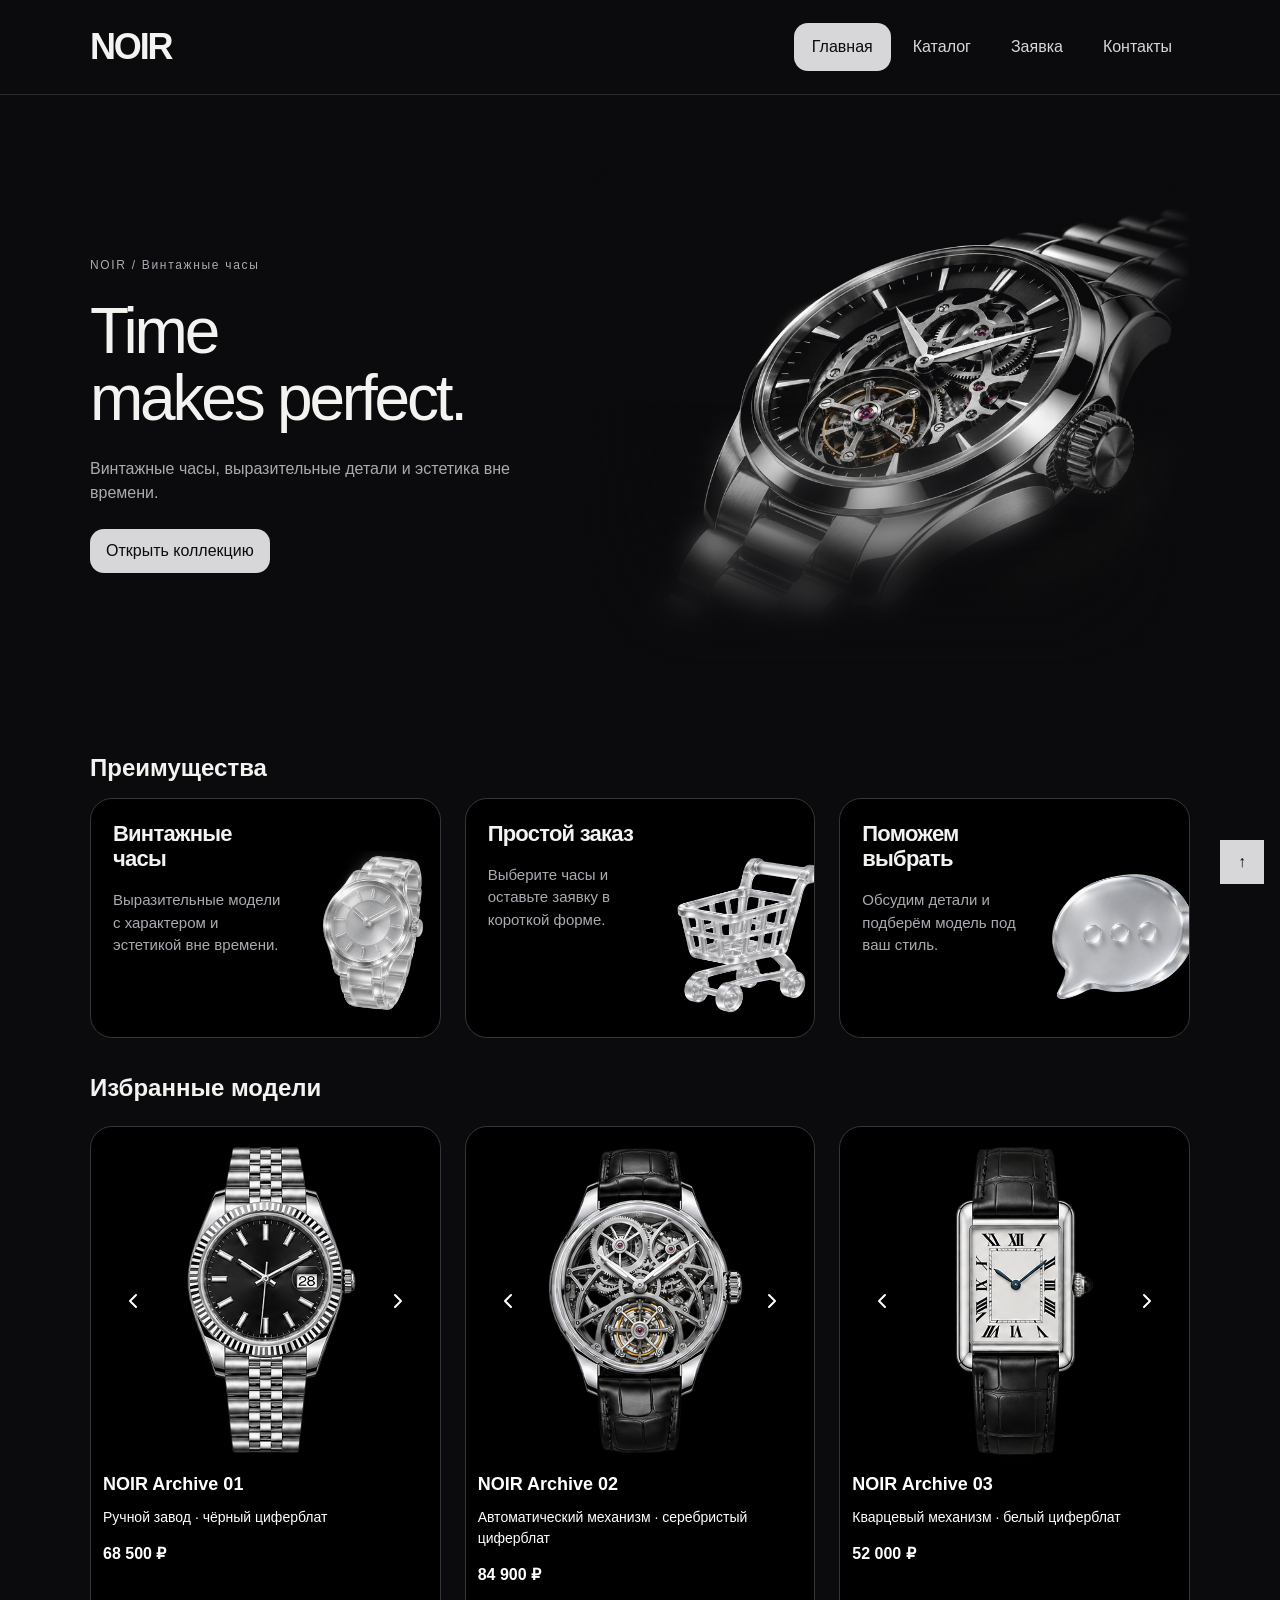
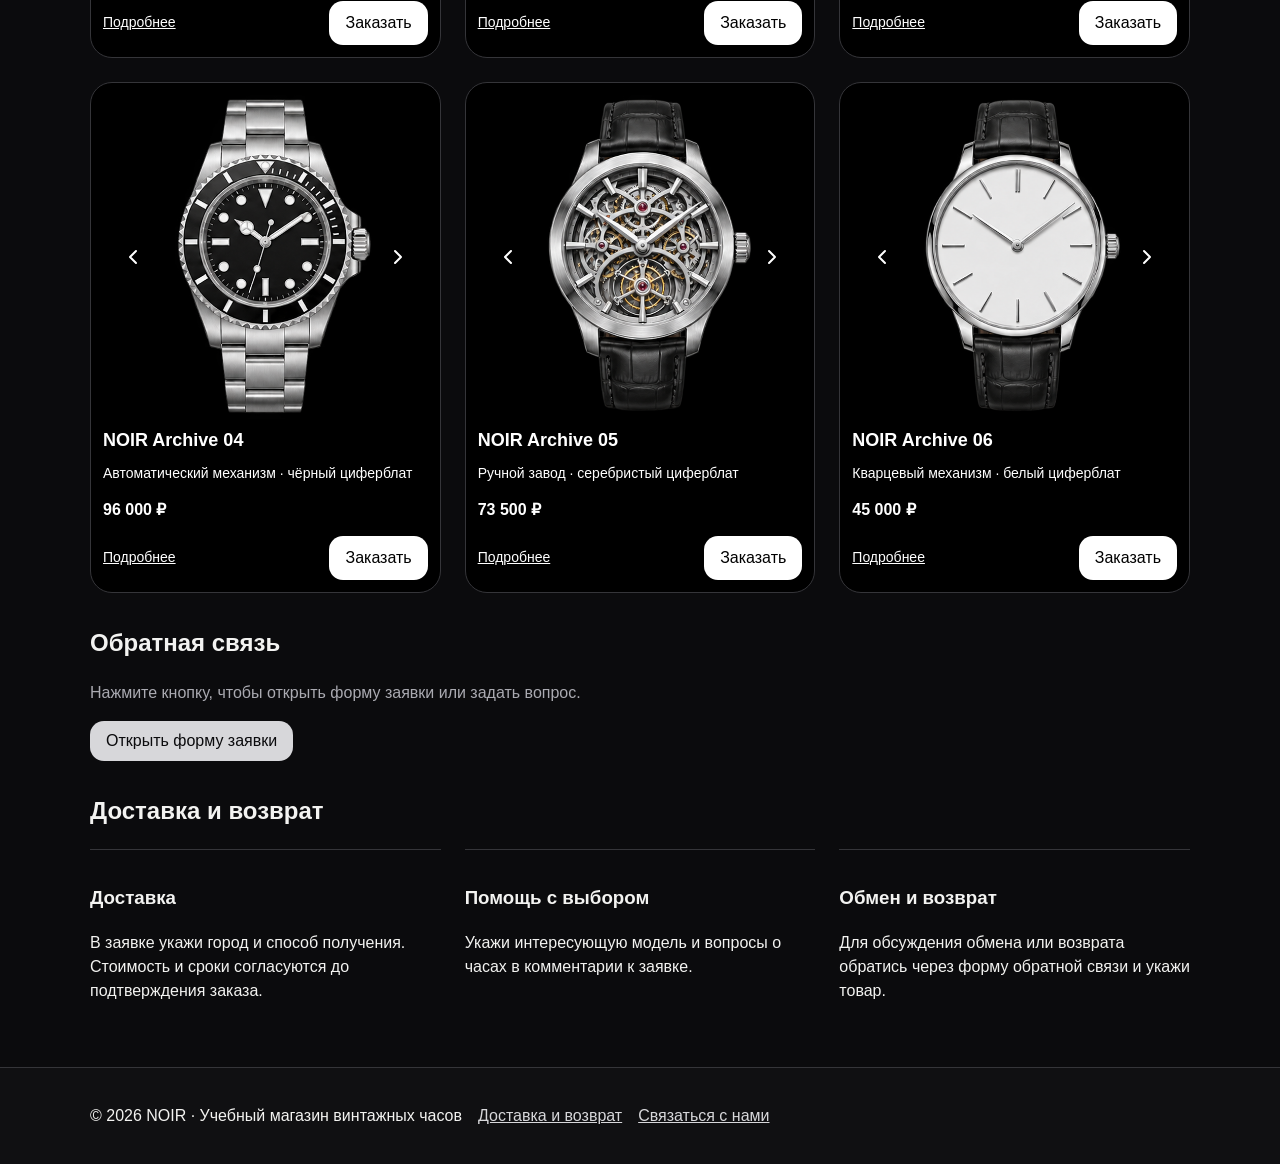
==== index.html @ 90354ac2 "chore: initialize KR4 from responsive KR3 shop" ====
<!DOCTYPE html>
<html lang="ru">

<head>
  <meta charset="UTF-8">
  <meta name="viewport" content="width=device-width, initial-scale=1.0">
  <meta name="description" content="NOIR — учебный магазин винтажных часов. Коллекция и подбор моделей.">
  <meta property="og:type" content="website">
  <meta property="og:title" content="Главная — NOIR">
  <meta property="og:description" content="NOIR — учебный магазин винтажных часов. Коллекция и подбор моделей.">
  <title>Главная — NOIR</title>
  <link rel="stylesheet" href="css/style.css">
  <link rel="stylesheet" href="css/responsive.css">
  <script src="js/main.js" defer></script>
</head>

<body id="top">
  <a class="skip-link" href="#main">Перейти к основному содержимому</a>
  <header class="site-header">
    <div class="site-header__inner">
      <a class="site-header__logo" href="index.html" aria-label="NOIR — главная">NOIR</a>

      <button class="menu-toggle button button--secondary" type="button" aria-expanded="false"
        aria-controls="site-navigation" hidden>Меню <span aria-hidden="true">＋</span></button>
      <nav class="site-nav" id="site-navigation" aria-label="Основная навигация">
        <ul class="site-nav__list">
          <li class="site-nav__item"><a class="site-nav__link site-nav__link--active" aria-current="page"
              href="index.html">Главная</a></li>
          <li class="site-nav__item"><a class="site-nav__link" href="catalog.html">Каталог</a></li>
          <li class="site-nav__item"><a class="site-nav__link" href="order.html">Заявка</a></li>
          <li class="site-nav__item"><a class="site-nav__link" href="contacts.html">Контакты</a></li>
        </ul>
      </nav>
    </div>
  </header>
  <main class="site-main" id="main" tabindex="-1">
    <section class="hero" aria-labelledby="hero-title">
      <div class="hero__content">
        <p class="hero__eyebrow">
          NOIR / Винтажные часы
        </p>

        <h1 class="hero__title" id="hero-title">
          Time<br>
          makes perfect.
        </h1>

        <p class="hero__description">
          Винтажные часы, выразительные детали
          и эстетика вне времени.
        </p>

        <a class="button button--primary hero__button" href="catalog.html">
          Открыть коллекцию
        </a>
      </div>

      <picture class="hero__media">
        <source media="(min-width: 900px)" srcset="images/noir-hero-1600.webp 1600w, images/noir-hero-960.webp 960w"
          sizes="(min-width: 1280px) 650px, 55vw">
        <img class="hero__image" src="images/noir-hero-960.webp"
          srcset="images/noir-hero-640.webp 640w, images/noir-hero-960.webp 960w" sizes="calc(100vw - 32px)"
          alt="Серебристые часы NOIR на боку: рельефный корпус и заводная головка в студийном свете" width="1536"
          height="1024" fetchpriority="high">
      </picture>
    </section>

    <h2 class="section advantages-title">Преимущества</h2>
    <ul class="advantages" id="advantages">
      <li class="advantages__item">
        <div class="advantages__content">
          <h3 class="advantages__title">Винтажные часы</h3>
          <p class="advantages__description">Выразительные модели с характером и эстетикой вне времени.</p>
        </div><img class="advantages__image" src="images/benefit-watch.png" alt="" width="1254" height="1254"
          loading="lazy">
      </li>
      <li class="advantages__item">
        <div class="advantages__content">
          <h3 class="advantages__title">Простой заказ</h3>
          <p class="advantages__description">Выберите часы и оставьте заявку в короткой форме.</p>
        </div><img class="advantages__image" src="images/benefit-cart.png" alt="" width="1254" height="1254"
          loading="lazy">
      </li>
      <li class="advantages__item">
        <div class="advantages__content">
          <h3 class="advantages__title">Поможем выбрать</h3>
          <p class="advantages__description">Обсудим детали и подберём модель под ваш стиль.</p>
        </div><img class="advantages__image" src="images/benefit-chat.png" alt="" width="1254" height="1254"
          loading="lazy">
      </li>
    </ul>

    <section class="section" id="popular">
      <h2 class="section__title">Избранные модели</h2>
      <div class="products-grid">
        <article class="product-card" data-product-id="1">
          <div class="watch-gallery" data-gallery="1" role="group" aria-roledescription="карусель"
            aria-label="Ракурсы NOIR Archive 01">
            <img class="product-card__image" src="images/archive-1-front-640.png"
              srcset="images/archive-1-front-320.png 320w, images/archive-1-front-640.png 640w"
              sizes="(min-width: 900px) 480px, calc(100vw - 64px)"
              alt="NOIR Archive 01 — вид спереди, студийная визуализация" width="640" height="640" loading="lazy">
            <div class="watch-gallery__controls"><button class="watch-gallery__arrow" type="button" data-step="-1"
                aria-label="Предыдущий ракурс"><svg class="watch-gallery__icon" aria-hidden="true" focusable="false"
                  xmlns="http://www.w3.org/2000/svg" width="24" height="24" viewBox="0 0 24 24" fill="none"
                  stroke="currentColor" stroke-width="2" stroke-linecap="round" stroke-linejoin="round">
                  <path d="m15 18-6-6 6-6" />
                </svg>
              </button>
              <span class="watch-gallery__status" aria-live="polite" aria-atomic="true">Спереди · 1 / 3</span>
              <button class="watch-gallery__arrow" type="button" data-step="1" aria-label="Следующий ракурс"><svg
                  class="watch-gallery__icon" aria-hidden="true" focusable="false" xmlns="http://www.w3.org/2000/svg"
                  width="24" height="24" viewBox="0 0 24 24" fill="none" stroke="currentColor" stroke-width="2"
                  stroke-linecap="round" stroke-linejoin="round">
                  <path d="m9 18 6-6-6-6" />
                </svg>
              </button>
            </div>
          </div>

          <h3 class="product-card__title">
            <a href="product.html?product=1">NOIR Archive 01</a>
          </h3>

          <p class="product-card__description">Ручной завод · чёрный циферблат</p>
          <p class="product-card__price">68 500 ₽</p>

          <div class="product-card__actions">
            <a class="product-card__details" href="product.html?product=1">
              Подробнее
            </a>
            <button class="button button--primary product-card__button" type="button" data-product="NOIR Archive 01">
              Заказать
            </button>
          </div>
        </article>

        <article class="product-card" data-product-id="2">
          <div class="watch-gallery" data-gallery="2" role="group" aria-roledescription="карусель"
            aria-label="Ракурсы NOIR Archive 02">
            <img class="product-card__image" src="images/archive-2-front-640.png"
              srcset="images/archive-2-front-320.png 320w, images/archive-2-front-640.png 640w"
              sizes="(min-width: 900px) 480px, calc(100vw - 64px)"
              alt="NOIR Archive 02 — вид спереди, студийная визуализация" width="640" height="640" loading="lazy">
            <div class="watch-gallery__controls"><button class="watch-gallery__arrow" type="button" data-step="-1"
                aria-label="Предыдущий ракурс"><svg class="watch-gallery__icon" aria-hidden="true" focusable="false"
                  xmlns="http://www.w3.org/2000/svg" width="24" height="24" viewBox="0 0 24 24" fill="none"
                  stroke="currentColor" stroke-width="2" stroke-linecap="round" stroke-linejoin="round">
                  <path d="m15 18-6-6 6-6" />
                </svg>
              </button>
              <span class="watch-gallery__status" aria-live="polite" aria-atomic="true">Спереди · 1 / 3</span>
              <button class="watch-gallery__arrow" type="button" data-step="1" aria-label="Следующий ракурс"><svg
                  class="watch-gallery__icon" aria-hidden="true" focusable="false" xmlns="http://www.w3.org/2000/svg"
                  width="24" height="24" viewBox="0 0 24 24" fill="none" stroke="currentColor" stroke-width="2"
                  stroke-linecap="round" stroke-linejoin="round">
                  <path d="m9 18 6-6-6-6" />
                </svg>
              </button>
            </div>
          </div>

          <h3 class="product-card__title">
            <a href="product.html?product=2">NOIR Archive 02</a>
          </h3>

          <p class="product-card__description">Автоматический механизм · серебристый циферблат</p>
          <p class="product-card__price">84 900 ₽</p>

          <div class="product-card__actions">
            <a class="product-card__details" href="product.html?product=2">
              Подробнее
            </a>
            <button class="button button--primary product-card__button" type="button" data-product="NOIR Archive 02">
              Заказать
            </button>
          </div>
        </article>

        <article class="product-card" data-product-id="3">
          <div class="watch-gallery" data-gallery="3" role="group" aria-roledescription="карусель"
            aria-label="Ракурсы NOIR Archive 03">
            <img class="product-card__image" src="images/archive-3-front-640.png"
              srcset="images/archive-3-front-320.png 320w, images/archive-3-front-640.png 640w"
              sizes="(min-width: 900px) 480px, calc(100vw - 64px)"
              alt="NOIR Archive 03 — вид спереди, студийная визуализация" width="640" height="640" loading="lazy">
            <div class="watch-gallery__controls"><button class="watch-gallery__arrow" type="button" data-step="-1"
                aria-label="Предыдущий ракурс"><svg class="watch-gallery__icon" aria-hidden="true" focusable="false"
                  xmlns="http://www.w3.org/2000/svg" width="24" height="24" viewBox="0 0 24 24" fill="none"
                  stroke="currentColor" stroke-width="2" stroke-linecap="round" stroke-linejoin="round">
                  <path d="m15 18-6-6 6-6" />
                </svg>
              </button>
              <span class="watch-gallery__status" aria-live="polite" aria-atomic="true">Спереди · 1 / 3</span>
              <button class="watch-gallery__arrow" type="button" data-step="1" aria-label="Следующий ракурс"><svg
                  class="watch-gallery__icon" aria-hidden="true" focusable="false" xmlns="http://www.w3.org/2000/svg"
                  width="24" height="24" viewBox="0 0 24 24" fill="none" stroke="currentColor" stroke-width="2"
                  stroke-linecap="round" stroke-linejoin="round">
                  <path d="m9 18 6-6-6-6" />
                </svg>
              </button>
            </div>
          </div>

          <h3 class="product-card__title">
            <a href="product.html?product=3">NOIR Archive 03</a>
          </h3>

          <p class="product-card__description">Кварцевый механизм · белый циферблат</p>
          <p class="product-card__price">52 000 ₽</p>

          <div class="product-card__actions">
            <a class="product-card__details" href="product.html?product=3">
              Подробнее
            </a>
            <button class="button button--primary product-card__button" type="button" data-product="NOIR Archive 03">
              Заказать
            </button>
          </div>
        </article>

        <article class="product-card" data-product-id="4">
          <div class="watch-gallery" data-gallery="4" role="group" aria-roledescription="карусель"
            aria-label="Ракурсы NOIR Archive 04">
            <img class="product-card__image" src="images/archive-4-front-640.png"
              srcset="images/archive-4-front-320.png 320w, images/archive-4-front-640.png 640w"
              sizes="(min-width: 900px) 480px, calc(100vw - 64px)"
              alt="NOIR Archive 04 — вид спереди, студийная визуализация" width="640" height="640" loading="lazy">
            <div class="watch-gallery__controls"><button class="watch-gallery__arrow" type="button" data-step="-1"
                aria-label="Предыдущий ракурс"><svg class="watch-gallery__icon" aria-hidden="true" focusable="false"
                  xmlns="http://www.w3.org/2000/svg" width="24" height="24" viewBox="0 0 24 24" fill="none"
                  stroke="currentColor" stroke-width="2" stroke-linecap="round" stroke-linejoin="round">
                  <path d="m15 18-6-6 6-6" />
                </svg>
              </button>
              <span class="watch-gallery__status" aria-live="polite" aria-atomic="true">Спереди · 1 / 3</span>
              <button class="watch-gallery__arrow" type="button" data-step="1" aria-label="Следующий ракурс"><svg
                  class="watch-gallery__icon" aria-hidden="true" focusable="false" xmlns="http://www.w3.org/2000/svg"
                  width="24" height="24" viewBox="0 0 24 24" fill="none" stroke="currentColor" stroke-width="2"
                  stroke-linecap="round" stroke-linejoin="round">
                  <path d="m9 18 6-6-6-6" />
                </svg>
              </button>
            </div>
          </div>

          <h3 class="product-card__title">
            <a href="product.html?product=4">NOIR Archive 04</a>
          </h3>

          <p class="product-card__description">Автоматический механизм · чёрный циферблат</p>
          <p class="product-card__price">96 000 ₽</p>

          <div class="product-card__actions">
            <a class="product-card__details" href="product.html?product=4">
              Подробнее
            </a>
            <button class="button button--primary product-card__button" type="button" data-product="NOIR Archive 04">
              Заказать
            </button>
          </div>
        </article>

        <article class="product-card" data-product-id="5">
          <div class="watch-gallery" data-gallery="5" role="group" aria-roledescription="карусель"
            aria-label="Ракурсы NOIR Archive 05">
            <img class="product-card__image" src="images/archive-5-front-640.png"
              srcset="images/archive-5-front-320.png 320w, images/archive-5-front-640.png 640w"
              sizes="(min-width: 900px) 480px, calc(100vw - 64px)"
              alt="NOIR Archive 05 — вид спереди, студийная визуализация" width="640" height="640" loading="lazy">
            <div class="watch-gallery__controls"><button class="watch-gallery__arrow" type="button" data-step="-1"
                aria-label="Предыдущий ракурс"><svg class="watch-gallery__icon" aria-hidden="true" focusable="false"
                  xmlns="http://www.w3.org/2000/svg" width="24" height="24" viewBox="0 0 24 24" fill="none"
                  stroke="currentColor" stroke-width="2" stroke-linecap="round" stroke-linejoin="round">
                  <path d="m15 18-6-6 6-6" />
                </svg>
              </button>
              <span class="watch-gallery__status" aria-live="polite" aria-atomic="true">Спереди · 1 / 3</span>
              <button class="watch-gallery__arrow" type="button" data-step="1" aria-label="Следующий ракурс"><svg
                  class="watch-gallery__icon" aria-hidden="true" focusable="false" xmlns="http://www.w3.org/2000/svg"
                  width="24" height="24" viewBox="0 0 24 24" fill="none" stroke="currentColor" stroke-width="2"
                  stroke-linecap="round" stroke-linejoin="round">
                  <path d="m9 18 6-6-6-6" />
                </svg>
              </button>
            </div>
          </div>

          <h3 class="product-card__title">
            <a href="product.html?product=5">NOIR Archive 05</a>
          </h3>

          <p class="product-card__description">Ручной завод · серебристый циферблат</p>
          <p class="product-card__price">73 500 ₽</p>

          <div class="product-card__actions">
            <a class="product-card__details" href="product.html?product=5">
              Подробнее
            </a>
            <button class="button button--primary product-card__button" type="button" data-product="NOIR Archive 05">
              Заказать
            </button>
          </div>
        </article>

        <article class="product-card" data-product-id="6">
          <div class="watch-gallery" data-gallery="6" role="group" aria-roledescription="карусель"
            aria-label="Ракурсы NOIR Archive 06">
            <img class="product-card__image" src="images/archive-6-front-640.png"
              srcset="images/archive-6-front-320.png 320w, images/archive-6-front-640.png 640w"
              sizes="(min-width: 900px) 480px, calc(100vw - 64px)"
              alt="NOIR Archive 06 — вид спереди, студийная визуализация" width="640" height="640" loading="lazy">
            <div class="watch-gallery__controls"><button class="watch-gallery__arrow" type="button" data-step="-1"
                aria-label="Предыдущий ракурс"><svg class="watch-gallery__icon" aria-hidden="true" focusable="false"
                  xmlns="http://www.w3.org/2000/svg" width="24" height="24" viewBox="0 0 24 24" fill="none"
                  stroke="currentColor" stroke-width="2" stroke-linecap="round" stroke-linejoin="round">
                  <path d="m15 18-6-6 6-6" />
                </svg>
              </button>
              <span class="watch-gallery__status" aria-live="polite" aria-atomic="true">Спереди · 1 / 3</span>
              <button class="watch-gallery__arrow" type="button" data-step="1" aria-label="Следующий ракурс"><svg
                  class="watch-gallery__icon" aria-hidden="true" focusable="false" xmlns="http://www.w3.org/2000/svg"
                  width="24" height="24" viewBox="0 0 24 24" fill="none" stroke="currentColor" stroke-width="2"
                  stroke-linecap="round" stroke-linejoin="round">
                  <path d="m9 18 6-6-6-6" />
                </svg>
              </button>
            </div>
          </div>

          <h3 class="product-card__title">
            <a href="product.html?product=6">NOIR Archive 06</a>
          </h3>

          <p class="product-card__description">Кварцевый механизм · белый циферблат</p>
          <p class="product-card__price">45 000 ₽</p>

          <div class="product-card__actions">
            <a class="product-card__details" href="product.html?product=6">
              Подробнее
            </a>
            <button class="button button--primary product-card__button" type="button" data-product="NOIR Archive 06">
              Заказать
            </button>
          </div>
        </article>
      </div>
    </section>

    <section class="section" id="contacts">
      <h2 class="section__title">Обратная связь</h2>
      <p class="section__description">Нажмите кнопку, чтобы открыть форму заявки или задать вопрос.</p>
      <button class="button button--primary" type="button" id="open-order-dialog">
        Открыть форму заявки
      </button>
    </section>


    <section class="section" id="delivery">
      <h2 class="section__title">Доставка и возврат</h2>
      <div class="info-grid">
        <article class="info-block">
          <h3>Доставка</h3>
          <p>В заявке укажи город и способ получения. Стоимость и сроки согласуются до подтверждения заказа.</p>
        </article>
        <article class="info-block">
          <h3>Помощь с выбором</h3>
          <p>
            Укажи интересующую модель и вопросы о часах
            в комментарии к заявке.
          </p>
        </article>
        <article class="info-block">
          <h3>Обмен и возврат</h3>
          <p>Для обсуждения обмена или возврата обратись через форму обратной связи и укажи товар.</p>
        </article>
      </div>
    </section>
  </main>
  <footer class="site-footer">
    <div class="site-footer__inner">
      <p class="site-footer__text">&copy; 2026 NOIR · Учебный магазин винтажных часов</p>
      <a href="index.html#delivery">Доставка и возврат</a><a href="contacts.html">Связаться с нами</a>
    </div>
  </footer>
  <a class="back-to-top" href="#top" aria-label="Наверх">↑</a>
  <dialog class="order-dialog" id="order-dialog" aria-labelledby="order-dialog-title">
    <h2 class="order-dialog__title" id="order-dialog-title" tabindex="-1">Оформление заявки</h2>
    <form class="order-form" id="order-form" action="#" method="post" novalidate>
      <p class="order-form__hint">Поля со звёздочкой (*) обязательны. Учебная форма не отправляет данные на сервер.</p>
      <div class="order-form__field">
        <label class="order-form__label" for="selected-product">Товар</label>
        <input class="order-form__input" id="selected-product" name="selected-product" type="text" readonly
          placeholder="Консультация по подбору часов">
      </div>

      <div class="order-form__field">
        <label class="order-form__label" for="order-name">Имя *</label>
        <input class="order-form__input" id="order-name" name="name" type="text" placeholder="Введите ваше имя"
          minlength="2" autocomplete="given-name" required aria-describedby="order-name-error">
        <p class="form-error" id="order-name-error" hidden></p>
      </div>

      <div class="order-form__field">
        <label class="order-form__label" for="order-email">E-mail *</label>
        <input class="order-form__input" id="order-email" name="email" type="email" placeholder="example@mail.ru"
          autocomplete="email" required aria-describedby="order-email-error">
        <p class="form-error" id="order-email-error" hidden></p>
      </div>

      <div class="order-form__field">
        <label class="order-form__label" for="order-phone">Телефон *</label>
        <input class="order-form__input" aria-describedby="order-phone-hint order-phone-error" id="order-phone"
          name="phone" type="tel" autocomplete="tel" inputmode="tel" placeholder="+7 (900) 000-00-00"
          pattern="^\+7 \(\d{3}\) \d{3}-\d{2}-\d{2}$" required>
        <small class="order-form__hint" id="order-phone-hint">Формат: +7 (900) 000-00-00</small>
        <p class="form-error" id="order-phone-error" hidden></p>
      </div>

      <div class="order-form__field">
        <label class="order-form__label" for="order-contact-method">
          Предпочтительный способ связи *</label>

        <select class="order-form__select" id="order-contact-method" name="contact-method" required
          aria-describedby="order-contact-method-error">
          <option value="">Выберите способ связи</option>
          <option value="email">Электронная почта</option>
          <option value="phone">Телефонный звонок</option>
        </select>
        <p class="form-error" id="order-contact-method-error" hidden></p>
      </div>

      <div class="order-form__field">
        <label class="order-form__label" for="order-topic">Тема заявки *</label>
        <select class="order-form__select" id="order-topic" name="topic" required aria-describedby="order-topic-error">
          <option value="">Выберите тему</option>
          <option value="product">Заказ товара</option>
          <option value="consultation">Консультация</option>
          <option value="delivery">Доставка</option>
        </select>
        <p class="form-error" id="order-topic-error" hidden></p>
      </div>

      <div class="order-form__field">
        <label class="order-form__label" for="order-comment">Комментарий</label>
        <textarea class="order-form__textarea" id="order-comment" name="comment" rows="4"
          placeholder="Укажите дополнительную информацию"></textarea>
      </div>

      <div class="order-form__field order-form__field--checkbox">
        <label class="order-form__label" for="order-agreement">
          <input class="order-form__checkbox" id="order-agreement" name="agreement" type="checkbox" required
            aria-describedby="order-agreement-error">
          Я согласен на обработку данных для ответа на заявку *</label>
        <p class="form-error" id="order-agreement-error" hidden></p>
      </div>

      <div class="order-form__actions">
        <button class="button button--secondary" type="button" id="close-order-dialog">Закрыть</button>
        <button class="button button--primary" type="submit">Отправить заявку</button>
      </div>
    </form>
  </dialog>
  <p class="success-message" id="success-message" role="status" tabindex="-1" hidden>Заявка проверена. Это учебная
    демонстрация —
    данные не отправлены.</p>

</body>

</html>
---- css/style.css ----
/* ===============================
   1. Переменные проекта
   =============================== */

:root {
  /* Основные цвета проекта */
  color-scheme: dark;

  --color-bg: #0b0b0d;
  --color-text: #f3f3f1;
  --color-muted: #aaaab1;

  --color-primary: #d7d7da;
  --color-primary-dark: #ffffff;

  --color-border: #353539;
  --color-input-border: #888891;

  --color-surface: #141416;
  --color-header-footer: #101012;
  --color-surface-accent: #171719;

  --color-backdrop: rgba(0, 0, 0, 0.75);

  --color-danger: #ff8a96;
  --color-success: #a7d6b0;
  --color-success-bg: #17251b;

  --color-white: #ffffff;

  /* Отступы */
  --space-xs: 4px;
  --space-sm: 8px;
  --space-md: 16px;
  --space-lg: 24px;
  --space-xl: 32px;

  /* Дополнительные отступы текущего оформления */
  --space-6: 6px;
  --space-10: 10px;
  --space-12: 12px;
  --space-20: 20px;

  /* Скругления */
  --radius-sm: 3px;
  --radius-md: 4px;
  --radius-lg: 6px;
  --radius-card: 22px;
  --radius-button: 14px;

  /* Размеры */
  --container-width: 1100px;
}

/* ===============================
   2. Базовые стили
   =============================== */

/*
Универсальное правило для всех элементов.
border-box делает расчёт размеров более понятным:
width включает content, padding и border.
*/
* {
  box-sizing: border-box;
}

/*
Убираем стандартный внешний отступ браузера у body.
Без этого вокруг страницы может появиться белая рамка.
*/
body {
  margin: 0;
  font-family: Arial, sans-serif;
  line-height: 1.5;
  color: var(--color-text);
  background-color: var(--color-bg);
  min-height: 100vh;
  display: flex;
  flex-direction: column;
}

/* ===============================
   3. Общие элементы интерфейса
   =============================== */

/* Общие состояния ссылок. */
a {
  color: var(--color-primary);
}

a:hover {
  color: var(--color-primary-dark);
}

a:focus-visible {
  outline: 2px solid var(--color-primary);
  outline-offset: 3px;
}

/* Единое оформление ссылок-кнопок и кнопок формы. */
.button {
  display: inline-block;
  padding: var(--space-sm) var(--space-md);
  text-decoration: none;
  border: none;
  border-radius: var(--radius-sm);
  font: inherit;
  cursor: pointer;
}

/*
Состояние наведения для кнопки.
*/
.button--primary:hover:not(:disabled) {
  color: var(--color-white);
  background-color: var(--color-primary-dark);
}

.button:focus-visible {
  outline: 2px solid var(--color-primary);
  outline-offset: 3px;
}

.button:disabled,
.button--disabled {
  opacity: 0.6;
  cursor: not-allowed;
}

/* ===============================
   4. Компоненты страницы
   =============================== */

/*
Задаём внутренние отступы для основных областей страницы.
*/
.site-header,
.site-main,
.site-footer {
  padding: var(--space-20);
}

/*
Оформляем шапку страницы.
*/
.site-header {
  background-color: var(--color-header-footer);
}

/*
Оформляем подвал страницы.
*/
.site-footer {
  background-color: var(--color-header-footer);
}

/*
Ограничиваем ширину содержимого шапки.
*/
.site-header__inner {
  max-width: var(--container-width);
  margin: 0 auto;
}

/*
Оформляем текстовый логотип.
*/
.site-header__logo {
  font-weight: bold;
  text-decoration: none;
  color: var(--color-text);
}

/*
Убираем стандартные отступы и маркеры списка навигации.
*/
.site-nav__list {
  display: flex;
  flex-wrap: wrap;
  justify-content: center;
  align-items: center;
  gap: var(--space-md);
  padding: 0;
  margin: var(--space-md) 0 0;
  list-style: none;
}

/*
Оформляем ссылки меню.
*/
.site-nav__link {
  display: inline-block;
  padding: var(--space-sm) var(--space-md);
  color: var(--color-primary);
  text-decoration: none;
  border-radius: var(--radius-sm);
}

/*
При наведении мыши меняем цвет текста и фон ссылки.
*/

.site-nav__link:hover {
  color: var(--color-white);
  background-color: var(--color-primary);
}

/*
Hero-блок — первый крупный блок страницы.
*/
.hero {
  max-width: 100%;
  margin: 0 auto var(--space-xl);
  padding: var(--space-xl) var(--space-lg);
  background-color: var(--color-surface-accent);
  border-radius: var(--radius-lg);
}

/*
Общий класс для разделов страницы.
*/
.section {
  max-width: var(--container-width);
  margin: 0 auto var(--space-xl);
}

/*
Убираем лишний верхний отступ у заголовков разделов.
*/
.section__title:where(h2) {
  margin-top: 0;
}

/* Сетка карточек с тремя равными колонками. */
.products-grid {
  display: grid;
  grid-template-columns: repeat(3, 1fr);
  gap: var(--space-lg);
}

/*
Карточка товара — самостоятельный блок.
*/
.product-card {
  display: flex;
  flex-direction: column;
  gap: var(--space-sm);
  margin-bottom: 0;
  padding: var(--space-md);
  border: 1px solid var(--color-border);
  border-radius: var(--radius-md);
  background-color: var(--color-bg);
}

.product-card__button {
  margin-top: auto;
  align-self: flex-start;
}

.product-card:hover {
  border-color: var(--color-primary);
}

/*
Убираем лишний верхний отступ у заголовка карточки.
*/
.product-card__title {
  margin-top: 0;
}

/* Каталог: фильтры слева, Модели часов справа. */
.catalog-layout {
  max-width: var(--container-width);
  margin: 0 auto var(--space-xl);
  display: grid;
  grid-template-columns: 260px 1fr;
  grid-template-areas: "filters products";
  gap: var(--space-lg);
}

.catalog-filters {
  grid-area: filters;
  padding: var(--space-md);
  border: 1px solid var(--color-border);
  border-radius: var(--radius-md);
  background-color: var(--color-surface);
}

.catalog-layout__products {
  grid-area: products;
}

.catalog-filters__form {
  display: grid;
  gap: var(--space-md);
}

.catalog-filters__group {
  margin: 0;
  padding: var(--space-md);
  border: 1px solid var(--color-border);
  border-radius: var(--radius-sm);
}

.catalog-filters__legend {
  font-weight: 700;
}

.catalog-filters__label {
  display: block;
  margin-bottom: var(--space-sm);
}

.catalog-filters__input {
  width: 100%;
  padding: 8px 10px;
  border: 1px solid var(--color-border);
  border-radius: var(--radius-sm);
  font: inherit;
}

/*
Дополнительный информационный блок.
*/
.student-info {
  max-width: var(--container-width);
  margin: 0 auto var(--space-xl);
  padding: var(--space-md);
  border-left: 4px solid var(--color-primary);
  background-color: var(--color-surface);
}

/* ===============================
   5. Форма и модальное окно
   =============================== */

/*
  Модальное окно.
  Элемент dialog сам умеет открываться поверх страницы.
*/
.order-dialog {
  width: min(100% - var(--space-xl), 560px);
  padding: var(--space-lg);
  border: none;
  border-radius: var(--radius-lg);
}

/*
  Затемнение фона за модальным окном.
*/
.order-dialog::backdrop {
  background-color: var(--color-backdrop);
}

/*
  Поле формы.
  Каждый блок получает нижний отступ.
*/
.order-form__field {
  margin-bottom: var(--space-md);
}

/*
  Подпись поля.
*/
.order-form__label {
  display: block;
  margin-bottom: var(--space-xs);
}

/*
  Основные поля формы.
*/
.order-form__input,
.order-form__checkbox,
.order-form__select,
.order-form__textarea {
  width: 100%;
  padding: var(--space-10) var(--space-12);
  border: 1px solid var(--color-border);
  border-radius: var(--radius-sm);
  font: inherit;
}

/*
  Checkbox не должен занимать всю ширину.
*/
.order-form__checkbox {
  width: auto;
}

/*
  Подсказка под полем телефона.
*/
.order-form__hint {
  display: block;
  margin-top: var(--space-xs);
  color: var(--color-muted);
}

/* Низкая специфичность состояний сохраняет приоритет модификатора ошибки. */
.order-form__input:where(:not(:disabled):hover, :focus),
.order-form__checkbox:where(:not(:disabled):hover, :focus),
.order-form__select:where(:not(:disabled):hover, :focus),
.order-form__textarea:where(:not(:disabled):hover, :focus) {
  border-color: var(--color-primary);
}

/*
  Видимый фокус для клавиатурной навигации.
*/
.order-form__input:focus-visible,
.order-form__checkbox:focus-visible,
.order-form__select:focus-visible,
.order-form__textarea:focus-visible {
  outline: 2px solid var(--color-primary);
  outline-offset: 3px;
}

/*
  Подсветка ошибочных полей.
  JavaScript добавляет БЭМ-модификатор ошибки и aria-invalid.
  Ошибка сохраняет свой цвет при наведении и фокусе.
*/
.order-form__input--error,
.order-form__checkbox--error,
.order-form__select--error,
.order-form__textarea--error {
  border-color: var(--color-danger);
}

/* Видимая ошибка у нативного флажка согласия. */
.order-form__checkbox--error {
  outline: 2px solid var(--color-danger);
  outline-offset: 3px;
}

/*
  Кнопки формы.
*/
.order-form__actions {
  display: flex;
  gap: var(--space-12);
  margin-top: var(--space-20);
}

/*
  Сообщение об успешной отправке.
*/
.success-message {
  max-width: var(--container-width);
  margin: var(--space-lg) auto;
  padding: var(--space-md);
  border-left: 4px solid var(--color-success);
  background-color: var(--color-success-bg);
}

/* ===============================
   6. Хлебные крошки и якорные ссылки
   =============================== */

.breadcrumbs {
  max-width: var(--container-width);
  margin: 0 auto var(--space-md);
  font-size: 14px;
  color: var(--color-muted);
}

.breadcrumbs__link {
  color: var(--color-primary);
}

.breadcrumbs__current::before {
  content: " / ";
  color: var(--color-muted);
}

html {
  scroll-behavior: smooth;
}

:target {
  outline: 2px dashed var(--color-primary);
  outline-offset: 4px;
}

@media (prefers-reduced-motion: reduce) {
  html {
    scroll-behavior: auto;
  }
}


/* Варианты и состояния БЭМ-компонентов. */
.button--primary {
  color: var(--color-white);
  background-color: var(--color-primary);
}

.button--secondary {
  color: var(--color-primary);
  background-color: transparent;
  border: 1px solid var(--color-primary);
}

.button--secondary:hover:not(:disabled) {
  color: var(--color-white);
  background-color: var(--color-primary);
}

.site-nav__link--active {
  color: var(--color-white);
  background-color: var(--color-primary);
}

.site-nav__link:focus-visible {
  outline: 2px solid var(--color-primary);
  outline-offset: 3px;
}

.product-card--featured {
  border-color: var(--color-primary);
}

.product-card--discount {
  border-color: var(--color-danger);
}

.product-card--discount .product-card__price {
  color: var(--color-danger);
}

.order-dialog__title {
  margin-top: 0;
}

/* Витрина одежды и самостоятельные компоненты. */
.site-header {
  position: sticky;
  top: 0;
  z-index: 10;
  border-bottom: 1px solid var(--color-border);
  background: var(--color-bg);
}

.site-header__inner {
  display: flex;
  align-items: center;
  justify-content: space-between;
  gap: var(--space-lg);
}

.site-header__logo {
  font-size: 24px;
  letter-spacing: .12em;
}

.site-nav__list {
  margin: 0;
  gap: var(--space-xs);
}

.site-nav__link {
  font-size: 14px;
}

.site-main {
  padding-top: var(--space-xl);
}

.hero {
  padding: 64px 40px;
}

.hero__title {
  font-size: clamp(32px, 5vw, 60px);
  line-height: 1.1;
  max-width: 700px;
  margin: 0;
}

.hero__description {
  max-width: 580px;
  margin-bottom: 28px;
}

.product-card {
  position: relative;
  padding-top: 44px;
}

.product-card__badge {
  position: absolute;
  top: 12px;
  right: 12px;
  background: var(--color-text);
  color: white;
  font-size: 11px;
  text-transform: uppercase;
  letter-spacing: .08em;
  padding: 3px 8px;
}

.product-card__details {
  font-size: 14px;
  margin-bottom: 8px;
}

.catalog-layout {
  grid-template-columns: 220px minmax(0, 1fr);
}

.catalog-filters {
  align-self: start;
}

.info-grid {
  display: grid;
  grid-template-columns: repeat(3, 1fr);
  gap: var(--space-lg);
}

.info-block {
  border-top: 1px solid var(--color-border);
  padding-top: var(--space-md);
}

.site-footer__inner {
  max-width: var(--container-width);
  margin: auto;
  display: flex;
  flex-wrap: wrap;
  align-items: center;
  gap: var(--space-lg);
}

.back-to-top {
  position: fixed;
  right: 20px;
  bottom: 20px;
  z-index: 11;
  display: grid;
  place-items: center;
  width: 44px;
  height: 44px;
  color: white;
  background: var(--color-text);
  text-decoration: none;
}

.back-to-top:hover {
  color: white;
  background: var(--color-primary-dark);
}

.product-detail {
  display: grid;
  grid-template-columns: 1fr 1fr;
  gap: 40px;
}

.product-detail__visual {
  min-height: 400px;
  background: var(--color-surface);
  padding: 40px;
  display: flex;
  flex-direction: column;
  justify-content: space-between;
}

.product-detail__category,
.eyebrow {
  font-size: 12px;
  letter-spacing: .1em;
  text-transform: uppercase;
}

.product-detail__visual-title {
  font-size: 32px;
  line-height: 1.2;
}

.product-detail__price {
  font-size: 28px;
  font-weight: 700;
}

.product-table {
  width: 100%;
  border-collapse: collapse;
}

.product-table caption {
  text-align: left;
  margin-bottom: 12px;
  color: var(--color-muted);
}

.product-table th,
.product-table td {
  text-align: left;
  padding: 12px 16px;
  border: 1px solid var(--color-border);
}

.product-table thead {
  background: var(--color-surface);
}

.table-scroll {
  overflow-x: auto;
}

.order-page {
  max-width: 720px;
}

.order-dialog {
  max-height: 85vh;
  overflow-y: auto;
}

[hidden] {
  display: none !important;
}

:target {
  scroll-margin-top: 120px;
}





/* Согласованные фотографии коллекции. */
.site-header__logo-image {
  display: block;
  width: 210px;
  height: 58px;
  object-fit: cover;
}

.product-card {
  padding: 12px;
  gap: 10px;
}

.product-card__image-link {
  display: block;
  background: #fff;
}

.product-card__image {
  display: block;
  width: 100%;
  height: auto;
  aspect-ratio: 3 / 4;
  object-fit: contain;
}

.product-card__badge {
  z-index: 1;
}

.product-card__title {
  font-size: 18px;
  line-height: 1.3;
  margin: 0;
}

.product-card__title a {
  color: var(--color-text);
  text-decoration: none;
}

.product-card__title a:hover {
  text-decoration: underline;
}

.product-card__description {
  font-size: 14px;
  margin: 0;
}

.product-card__price {
  margin: 4px 0;
  font-weight: 700;
}

.product-card__actions {
  margin-top: auto;
  display: flex;
  align-items: center;
  justify-content: space-between;
  flex-wrap: wrap;
  gap: 8px;
}

.product-card__details {
  margin: 0;
}

.product-card__button {
  margin-top: 0;
}

.product-detail__visual {
  background: #fff;
  padding: 0;
  min-height: 0;
  justify-content: center;
}

.product-detail__image {
  display: block;
  width: 100%;
  height: auto;
  aspect-ratio: 3 / 4;
  object-fit: contain;
  max-height: 620px;
}

/* Простой список преимуществ и товар со скидкой. */
.advantages {
  max-width: var(--container-width);
  margin: 0 auto var(--space-xl);
  padding-left: 24px;
}

.advantages__item {
  margin-bottom: 8px;
}

.advantages-title {
  margin-bottom: 12px;
}

.product-detail__price--discount {
  color: var(--color-danger);
}

.site-main {
  flex-grow: 1;
}

.contacts-photo {
  display: block;
  width: 100%;
  max-width: 100%;
  height: auto;
  margin-top: var(--space-lg);
  border-radius: var(--radius-lg);
}

/* Оформление NOIR */

.site-header__logo {
  font-size: 36px;
  font-weight: 700;
  letter-spacing: -0.06em;
  color: var(--color-text);
}

.site-header__logo:hover {
  color: var(--color-primary);
}

.button--primary,
.site-nav__link--active,
.site-nav__link:hover {
  color: var(--color-bg);
  background-color: var(--color-primary);
}

.button--primary:hover:not(:disabled),
.button--secondary:hover:not(:disabled) {
  color: var(--color-bg);
  background-color: var(--color-primary-dark);
}

.product-card__badge {
  color: var(--color-bg);
  background-color: var(--color-primary);
}

.back-to-top {
  color: var(--color-bg);
  background-color: var(--color-primary);
}

.back-to-top:hover {
  color: var(--color-bg);
  background-color: var(--color-primary-dark);
}

.order-dialog {
  color: var(--color-text);
  background-color: var(--color-surface);
}

.order-form__input,
.order-form__select,
.order-form__textarea,
.catalog-filters__input {
  color: var(--color-text);
  background-color: var(--color-bg);
}

.hero__eyebrow {
  margin: 0;
  font-size: 12px;
  letter-spacing: 0.14em;
  text-transform: uppercase;
  color: var(--color-muted);
}

.hero__title {
  font-weight: 400;
  letter-spacing: -0.05em;
}

.hero__description {
  color: var(--color-muted);
}

.hero__media {
  background: radial-gradient(ellipse at center,
      #303034 0%,
      #171719 55%,
      #101012 100%);
}

/* Изображения коллекции NOIR */

.product-card__image-link,
.product-detail__visual {
  background-color: var(--color-surface);
}

.product-card__image,
.product-detail__image {
  aspect-ratio: 4 / 5;
  object-fit: contain;
}

.product-detail__content {
  min-width: 0;
}

.product-detail__content>p {
  color: var(--color-muted);
}

.product-detail__content>.product-detail__price {
  color: var(--color-text);
}

/* Практическая №13: доступность клавиатурной навигации и форм. */
.skip-link {
  position: absolute;
  top: 12px;
  left: 16px;
  z-index: 1000;
  max-width: calc(100% - 32px);
  padding: 12px 16px;
  color: #111111;
  background: #ffffff;
  border-radius: 4px;
  transform: translateY(calc(-100% - 20px));
}

.skip-link:focus {
  transform: translateY(0);
}

:focus-visible {
  outline: 3px solid #ffffff;
  outline-offset: 4px;
}

/* Двухцветный фокус различим и на светлых кнопках, и на тёмном фоне. */
a:focus-visible,
button:focus-visible,
input:focus-visible,
select:focus-visible,
textarea:focus-visible,
[tabindex]:focus-visible {
  outline: 3px solid #ffffff;
  outline-offset: 4px;
  box-shadow: 0 0 0 4px #0b0b0d;
}

.order-form__input,
.order-form__select,
.order-form__textarea,
.catalog-filters__input {
  border-color: var(--color-input-border);
}

.order-form__input--error,
.order-form__select--error,
.order-form__textarea--error {
  border-color: var(--color-danger);
}

input::placeholder,
textarea::placeholder {
  color: var(--color-muted);
  opacity: 1;
}

.form-error {
  color: var(--color-danger);
  margin: 6px 0 0;
  font-size: 14px;
}

.order-dialog__title:focus {
  outline-offset: 4px;
}

/* Практическая №14: фотографии и адаптивные элементы NOIR. */
.site-header {
  border-color: #29292c;
}

.section__description {
  color: var(--color-muted);
  max-width: 58ch;
}

.hero {
  position: relative;
  overflow: hidden;
  border: 0;
  background: var(--color-bg);
}

.hero__content {
  position: relative;
  z-index: 2;
}

.hero__media {
  position: relative;
  isolation: isolate;
  background: var(--color-bg);
}

/* низ изображения */
.hero__media::before {
  content: '';
  position: absolute;
  z-index: 1;
  inset: 0;
  pointer-events: none;
  -webkit-backdrop-filter: blur(14px);
  backdrop-filter: blur(14px);
  -webkit-mask-image: linear-gradient(to bottom, transparent 48%, #000 90%);
  mask-image: linear-gradient(to bottom, transparent 48%, #000 90%);
}

.hero__media::after {
  content: '';
  position: absolute;
  z-index: 2;
  inset: 0;
  pointer-events: none;
  background: linear-gradient(90deg, var(--color-bg), transparent 22%, transparent 78%, var(--color-bg)), linear-gradient(to bottom, var(--color-bg) 0%, transparent 14%, transparent 54%, rgb(11 11 13 / 28%) 72%, rgb(11 11 13 / 78%) 90%, var(--color-bg) 100%);
}

.hero__media .hero__image {
  mix-blend-mode: lighten;
  -webkit-mask-image: linear-gradient(to bottom, transparent, #000 12%, #000 68%, transparent 100%);
  mask-image: linear-gradient(to bottom, transparent, #000 12%, #000 68%, transparent 100%);
}

.hero__image {
  object-fit: cover;
}

.watch-gallery {
  min-width: 0;
  background: #000;
  color-scheme: dark;
  position: relative;
}

.watch-gallery img {
  display: block;
  width: 100%;
  aspect-ratio: 1;
  object-fit: contain;
}

.watch-gallery__controls {
  display: none;
  position: absolute;
  inset: 0;
  align-items: center;
  justify-content: space-between;
  padding: 0 8px;
  pointer-events: none;
}

.js-ready .watch-gallery__controls {
  display: flex;
}

.watch-gallery__arrow {
  width: 44px;
  height: 44px;
  pointer-events: auto;
  border: 0;
  border-radius: var(--radius-sm);
  background: transparent;
  color: #18181a;
  font: inherit;
  font-size: 25px;
  cursor: pointer;
}

.watch-gallery__arrow:hover {
  background: rgb(255 255 255 / 12%);
}

/* Сообщение о ракурсе доступно диктору, но не занимает место на фотографии */
.watch-gallery__status {
  position: absolute;
  width: 1px;
  height: 1px;
  padding: 0;
  margin: -1px;
  overflow: hidden;
  clip-path: inset(50%);
  white-space: nowrap;
  border: 0;
}

.menu-toggle {
  min-height: 44px;
  margin-left: auto;
}

.filter-disclosure summary {
  display: flex;
  justify-content: space-between;
  align-items: center;
  cursor: pointer;
  min-height: 48px;
  font-size: 17px;
}

.filter-disclosure[open] summary {
  margin-bottom: 20px;
}

.catalog-filters {
  border-radius: 0;
  padding: 20px;
}

.catalog-filters__title {
  font-size: 15px;
  color: var(--color-muted);
  font-weight: 400;
}

.catalog-filters__group {
  border-radius: 0;
  padding: 12px;
}

.catalog-filters__label:has(input) {
  display: flex;
  gap: 10px;
  align-items: center;
  min-height: 44px;
  margin: 0;
  font-size: 14px;
}

.catalog-filters__checkbox {
  width: 18px;
  height: 18px;
  accent-color: #ddd;
}

.catalog-filters__input {
  margin-block: 6px;
}

.catalog-toolbar {
  display: flex;
  align-items: center;
  justify-content: space-between;
  flex-wrap: wrap;
  gap: 12px;
  margin-bottom: 24px;
}

.catalog-toolbar p,
.catalog-toolbar label {
  color: var(--color-muted);
  font-size: 14px;
}

.catalog-toolbar select {
  width: auto;
  display: block;
}

.spec-cards {
  margin: 0;
}

.spec-cards>div {
  padding: 18px;
  border-bottom: 1px solid #54545a;
  background: var(--color-surface);
}

.spec-cards dt {
  font-size: 12px;
  color: var(--color-muted);
  margin-bottom: 6px;
}

.spec-cards dd {
  margin: 0;
}

.site-footer {
  border-top: 1px solid var(--color-border);
}

.product-card:hover,
.product-card:focus-within {
  border-color: var(--color-primary);
  box-shadow: none;
}

.watch-gallery {
  border-radius: var(--radius-sm);
  overflow: hidden;
}

/* Чёрная карточка и растянутая ссылка: кнопки остаются самостоятельными. */
.product-card {
  background: #000;
  color: #fff;
  border-color: #353539;
  color-scheme: dark;
}

.product-card__title a,
.product-card__details {
  color: #fff;
}

.product-card__description {
  color: #fff;
}

.product-card__title a::after {
  content: '';
  position: absolute;
  inset: 0;
  z-index: 1;
  border-radius: inherit;
}

.product-card__actions a,
.product-card__actions button {
  position: relative;
  z-index: 2;
}

.product-card .button--primary {
  background: #fff;
  color: #000;
}

.product-card .button--primary:hover {
  background: #dedede;
  color: #000;
}

.product-card:hover,
.product-card:focus-within {
  border-color: #fff;
  box-shadow: none;
}

.watch-gallery__controls {
  z-index: 3;
}

.watch-gallery__arrow {
  display: grid;
  place-items: center;
}

.watch-gallery .watch-gallery__icon {
  width: 24px;
  height: 24px;
  aspect-ratio: auto;
}

.hero__eyebrow {
  text-transform: none;
}

.watch-gallery__arrow {
  color: #fff;
}

.watch-gallery__arrow:focus-visible {
  background: rgb(255 255 255 / 12%);
}

/* Галерея на странице товара сливается с фоном блока описания. */
.product-detail__visual,
.product-detail__visual .watch-gallery {
  background: var(--color-bg);
}

/* Преимущества: текст слева, стеклянный предмет справа. */
.advantages {
  display: grid;
  gap: 24px;
  padding: 0;
  list-style: none;
}

.advantages__item {
  position: relative;
  min-width: 0;
  min-height: 220px;
  margin: 0;
  padding: 22px;
  overflow: hidden;
  border: 1px solid var(--color-border);
  border-radius: var(--radius-md);
  background: #000;
}

.advantages__content {
  position: relative;
  z-index: 1;
  width: 56%;
}

.advantages__title {
  margin: 0 0 18px;
  font-size: 22px;
  line-height: 1.15;
  font-weight: 700;
  letter-spacing: -.035em;
  overflow-wrap: normal;
}

.advantages__description {
  margin: 0;
  color: #aaaab1;
  font-size: 15px;
  line-height: 1.5;
}

.advantages__image {
  position: absolute;
  right: -16px;
  bottom: 0;
  width: 47%;
  height: 87%;
  object-fit: contain;
  pointer-events: none;
}

/* Плавные скругления карточек и основных элементов управления. */
.product-card,
.advantages__item {
  border-radius: var(--radius-card);
}

.button,
.site-nav__link {
  border-radius: var(--radius-button);
}

.product-card .watch-gallery {
  border-radius: 14px;
}

.product-detail__visual,
.product-detail__visual .watch-gallery {
  border-radius: var(--radius-card);
}

.advantages__item:hover {
  border-color: #fff;
}
---- css/responsive.css ----
/* Предсказуемый расчёт размеров. */
*,
*::before,
*::after {
  box-sizing: border-box;
}

/* Изображения не выходят за ширину родителя. */
img {
  max-width: 100%;
  height: auto;
}

/* Общие отступы основной области. */
.site-main {
  padding: 16px;
}

/* На телефоне высокая закреплённая шапка мешает чтению. */
.site-header {
  position: static;
}

/* Сначала мобильная раскладка шапки. */
.site-header__inner {
  display: flex;
  flex-direction: column;
  align-items: flex-start;
  gap: 16px;
}

.site-nav {
  width: 100%;
}

.site-nav__list {
  display: flex;
  flex-wrap: wrap;
  justify-content: flex-start;
  gap: 4px;
  margin: 0;
}

.site-nav__link {
  display: flex;
  align-items: center;
  min-height: 44px;
  padding: 10px 12px;
}

/* Первый экран: одна колонка на телефоне. */
.hero {
  display: grid;
  grid-template-columns: minmax(0, 1fr);
  align-items: center;
  gap: 24px;

  width: min(100%, var(--container-width));
  height: auto;
  margin-inline: auto;
  padding: 24px;

  background-image: none;
}

.hero__content {
  display: flex;
  flex-direction: column;
  align-items: flex-start;
  gap: 24px;
  min-width: 0;
}

.hero__title {
  margin: 0;
  font-size: clamp(32px, 5vw, 64px);
  line-height: 1.05;
  overflow-wrap: anywhere;
}

.hero__description {
  max-width: 48ch;
  margin: 0;
}

.hero__button {
  display: inline-flex;
  align-items: center;
  justify-content: center;
  min-height: 44px;
  max-width: 100%;
}

.hero__media {
  display: block;
  min-width: 0;
}

.hero__image {
  display: block;
  width: 100%;
  height: auto;
  aspect-ratio: 4 / 5;
  object-fit: contain;
}


@media (min-width: 900px) {
  .hero {
    grid-template-columns: repeat(2, minmax(0, 1fr));
  }
}

/* На широком экране логотип и навигация идут в строку. */
@media (min-width: 1200px) {
  .site-header__inner {
    flex-direction: row;
    align-items: center;
    justify-content: space-between;
  }

  .site-nav {
    width: auto;
  }
}

/* Mobile First: каталог, товар, формы и таблица. */
.section, .catalog-layout, .breadcrumbs, .success-message { width: 100%; }
.product-card__title, .product-card__description, .product-detail__content,
.site-footer__text { overflow-wrap: anywhere; }
.products-grid, .catalog-layout .products-grid {
  grid-template-columns: minmax(0, 1fr);
  gap: 24px;
}
.product-card { min-width: 0; }
.product-card__actions { gap: 12px; }
.product-card__button, .product-card__details {
  min-height: 44px;
  display: inline-flex;
  align-items: center;
}
.catalog-layout {
  display: grid;
  grid-template-columns: minmax(0, 1fr);
  grid-template-areas: "filters" "products";
  gap: 24px;
}
.catalog-filters, .catalog-layout__products, .catalog-filters__group { min-width: 0; }
.catalog-filters__input { width: 100%; min-width: 0; min-height: 44px; }
.product-detail { grid-template-columns: minmax(0, 1fr); gap: 24px; }
.product-detail__visual, .product-detail__content { min-width: 0; }
.product-detail__visual { min-height: 0; padding: 0; }
.product-detail__image { width: 100%; height: auto; object-fit: contain; }
.info-grid { grid-template-columns: minmax(0, 1fr); gap: 24px; }

/* Отдельная форма расширяется до двух колонок; диалог остаётся одноколоночным. */
.order-page .order-form {
  display: grid;
  grid-template-columns: minmax(0, 1fr);
  gap: 20px;
}
.order-page .order-form__field { min-width: 0; margin-bottom: 0; }
.order-form__input, .order-form__select, .order-form__textarea {
  width: 100%; min-width: 0; min-height: 44px;
}
.order-form__textarea { min-height: 120px; resize: vertical; }
.order-form__checkbox { width: auto; }
.order-form__field--checkbox .order-form__label { min-height: 44px; }
.order-form__actions { display: flex; flex-direction: column; gap: 12px; }
.order-form__actions .button { min-height: 44px; text-align: center; }
.order-dialog {
  width: min(calc(100% - 32px), 560px);
  max-width: calc(100% - 32px);
  max-height: calc(100vh - 32px);
  max-height: calc(100dvh - 32px);
  padding: 20px;
  overflow-y: auto;
}

/* Прокрутка ограничена областью таблицы. */
.table-scroll { width: 100%; max-width: 100%; overflow-x: auto; }
.table-scroll:focus-visible { outline: 2px solid var(--color-primary); outline-offset: 4px; }
.product-table { width: 100%; min-width: 640px; }
.site-footer__inner { display: flex; flex-direction: column; align-items: flex-start; gap: 16px; }
/* На телефоне кнопка не закрывает содержимое. */
.back-to-top { position: static; margin: 16px auto; flex-shrink: 0; }

@media (min-width: 640px) {
  .products-grid, .catalog-layout .products-grid {
    grid-template-columns: repeat(2, minmax(0, 1fr));
  }
}
@media (min-width: 768px) {
  .order-page .order-form { grid-template-columns: repeat(2, minmax(0, 1fr)); }
  .order-page .order-form__field--wide,
  .order-page .order-form__field--checkbox,
  .order-page .order-form > .order-form__hint,
  .order-page .order-form__actions { grid-column: 1 / -1; }
  .order-form__actions { flex-direction: row; flex-wrap: wrap; }
  .site-footer__inner { flex-direction: row; flex-wrap: wrap; align-items: center; }
}
@media (min-width: 900px) {
  .product-detail { grid-template-columns: repeat(2, minmax(0, 1fr)); align-items: start; gap: 32px; }
  .info-grid { grid-template-columns: repeat(3, minmax(0, 1fr)); }
}
@media (min-width: 1024px) {
  .products-grid { grid-template-columns: repeat(3, minmax(0, 1fr)); }
  .catalog-layout {
    grid-template-columns: 220px minmax(0, 1fr);
    grid-template-areas: "filters products";
    align-items: start;
  }
  .catalog-layout .products-grid { grid-template-columns: repeat(2, minmax(0, 1fr)); }
}
@media (min-width: 1280px) {
  .catalog-layout .products-grid { grid-template-columns: repeat(3, minmax(0, 1fr)); }
  .back-to-top { position: fixed; right: 16px; bottom: 16px; margin: 0; }
}

/* Финальная адаптация №14: Mobile First. */
.site-header__inner { flex-direction: row; flex-wrap: wrap; align-items: center; gap: 12px; }
.site-nav { flex-basis: 100%; }
.site-nav__list { flex-direction: column; align-items: stretch; }
.hero__image { aspect-ratio: 3 / 2; }
.advantages { grid-template-columns: minmax(0, 1fr); }
.product-detail__visual { display: block; }
.product-detail__image { max-height: none; }
.table-scroll { display: none; }
.spec-cards { display: block; }
.catalog-filters__form { gap: 16px; }
@media (min-width: 768px) {
 .advantages { grid-template-columns: repeat(3, minmax(0, 1fr)); }
 .table-scroll { display: block; }
 .spec-cards { display: none; }
}

@media (min-width: 1024px) {
 .catalog-layout { grid-template-columns: 240px minmax(0, 1fr); gap: 32px; }
}
@media (min-width: 1200px) {
 .site-nav { flex-basis: auto; }
 .site-nav__list { flex-direction: row; }
 .site-header__inner { flex-wrap: nowrap; }
}

/* Увеличенный первый экран и более крупные пункты навигации. */
.site-nav__link { min-height: 48px; padding: 12px 18px; font-size: 16px; }
.menu-toggle { min-height: 48px; padding: 12px 18px; font-size: 16px; }
.hero { width: min(100%, var(--container-width)); padding: 32px 0; }
@media (min-width: 900px) {
 .hero { grid-template-columns: minmax(0, .9fr) minmax(0, 1.2fr); min-height: 600px; padding: 36px 0; gap: 24px; }
 .hero__image { aspect-ratio: 1.15; }
}

/* Общие боковые поля шапки, первого экрана и разделов. */
.site-header { padding-inline: 16px; }

/* Преимущества сохраняют читаемый текст и отдельную область изображения. */
.advantages { grid-template-columns: minmax(0, 1fr); }
@media (min-width: 640px) {
 .advantages { grid-template-columns: repeat(2, minmax(0, 1fr)); }
}
@media (min-width: 1024px) {
 .advantages { grid-template-columns: repeat(3, minmax(0, 1fr)); }
 .advantages__item { min-height: 240px; }
}
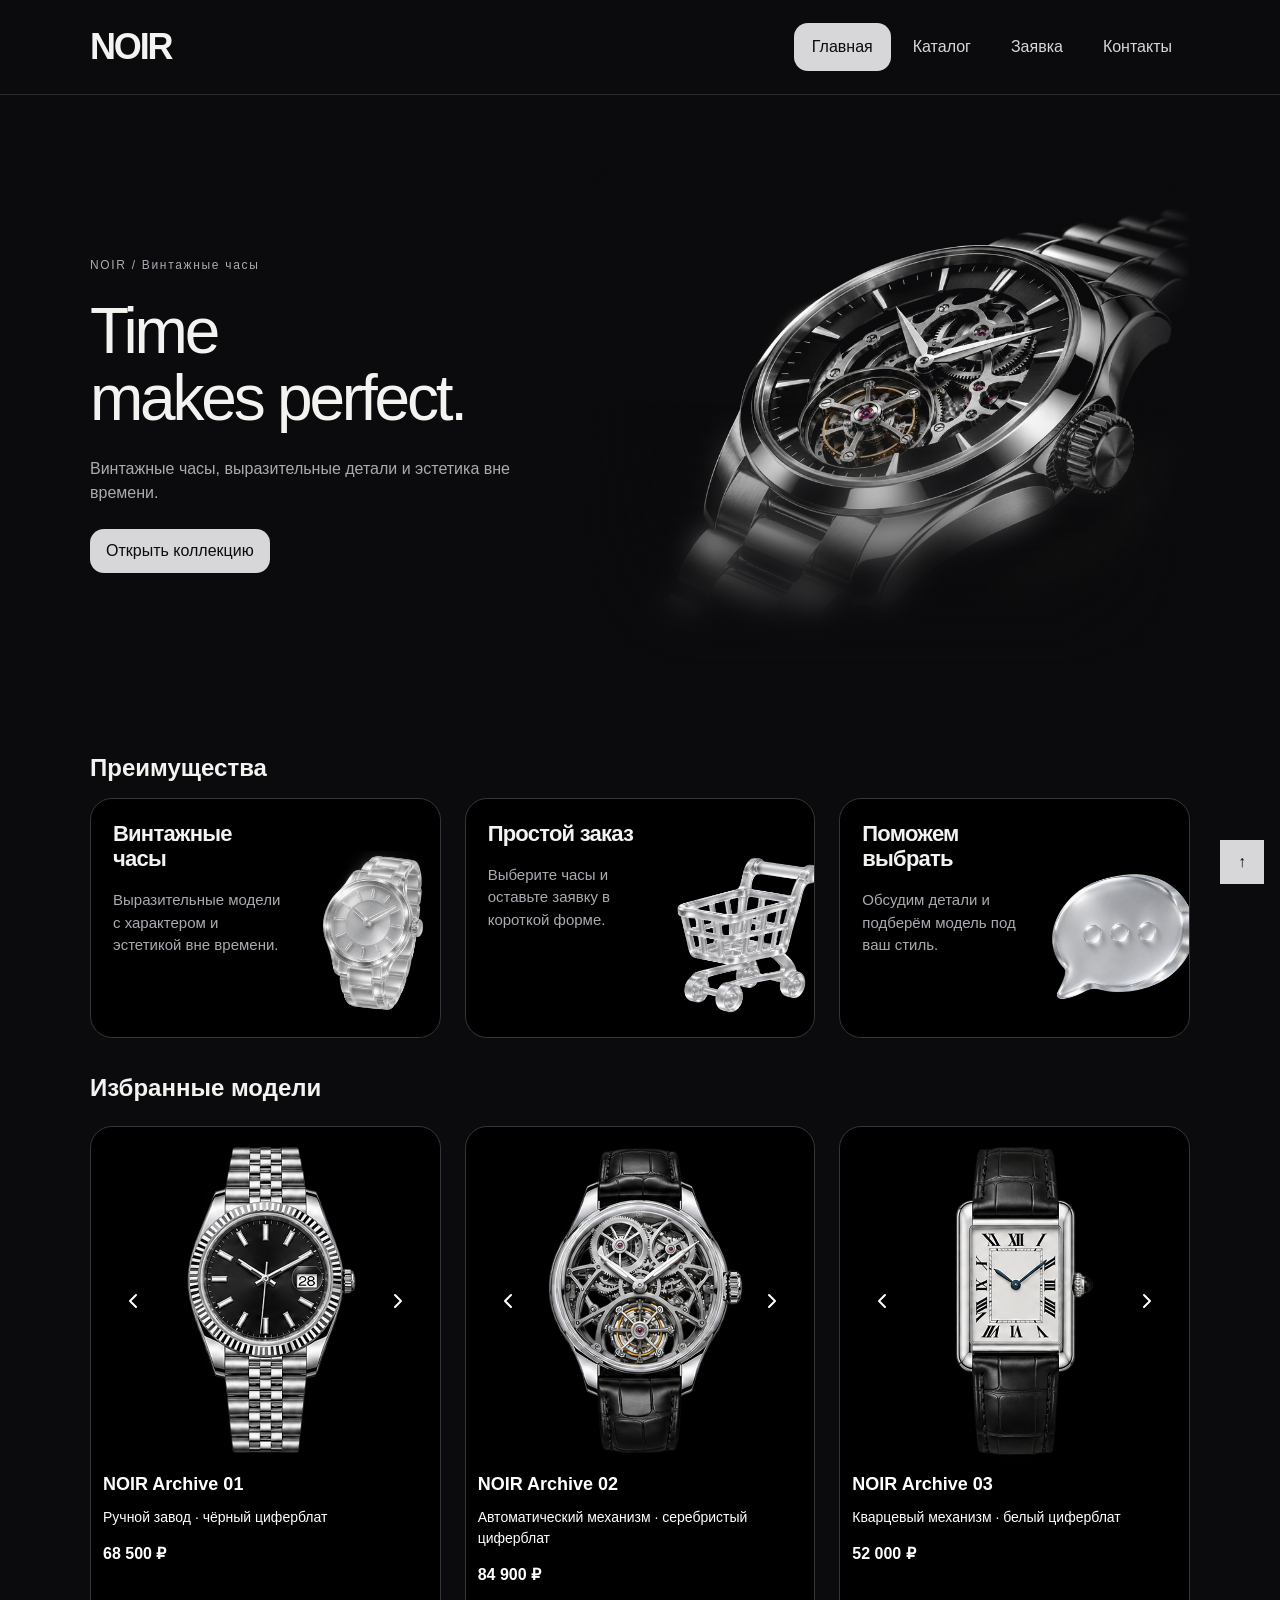
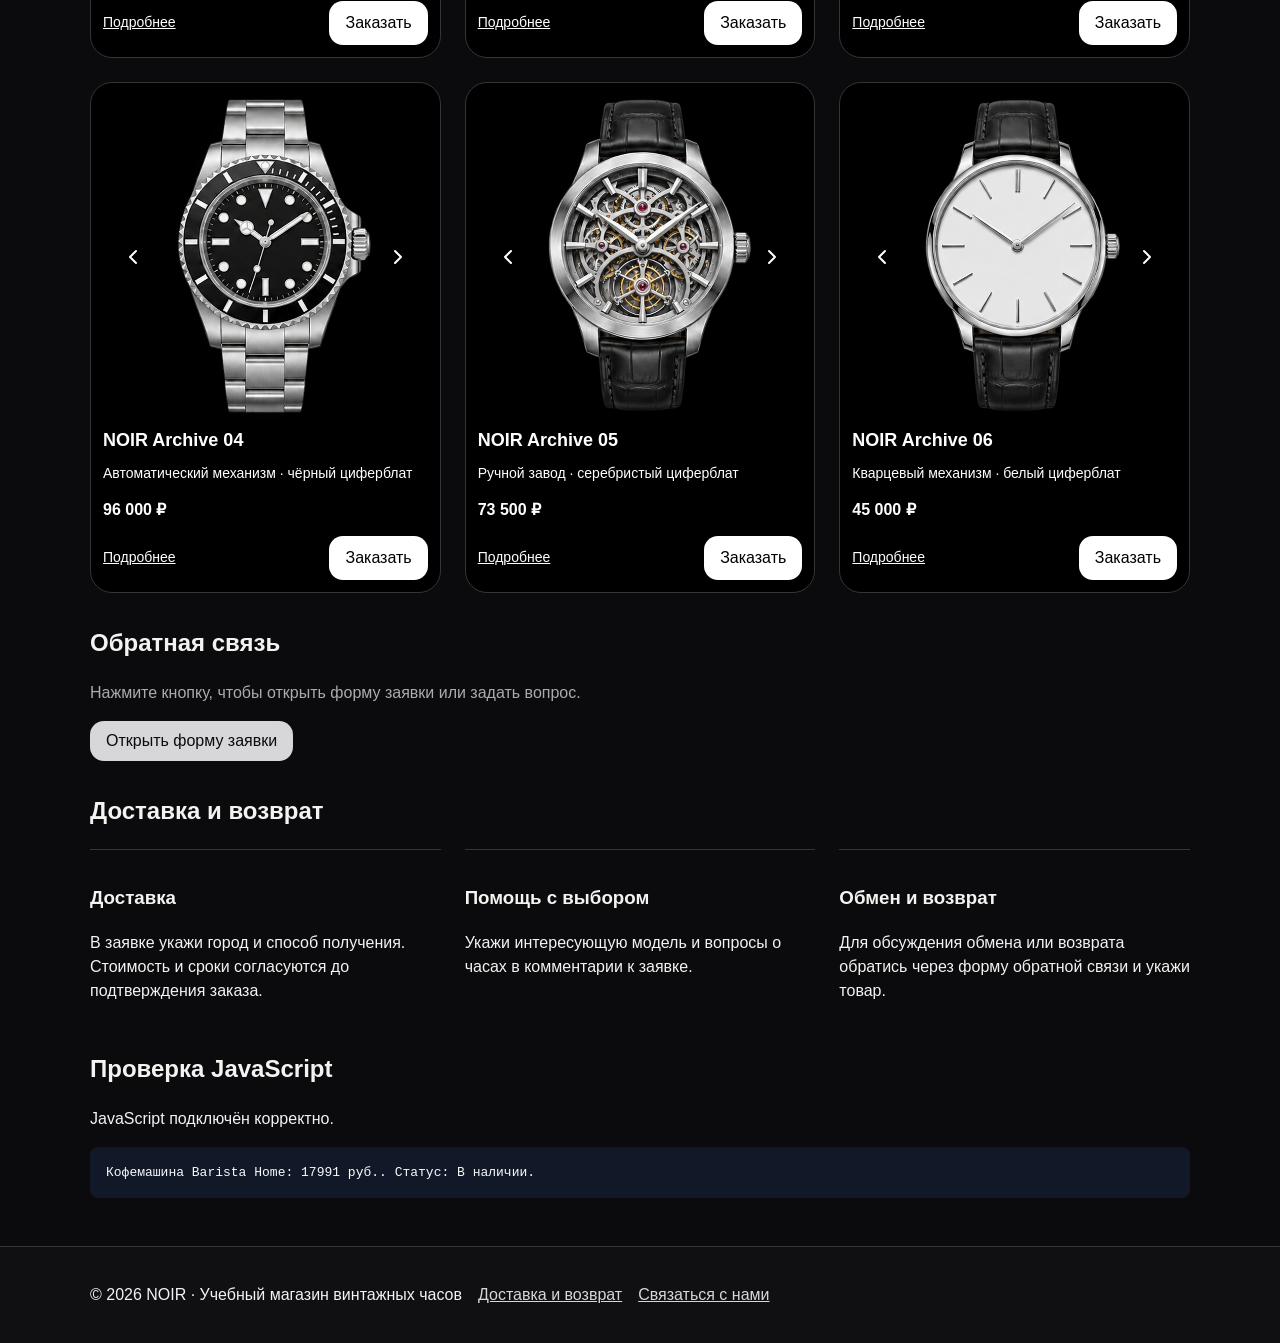
==== commit 795aaddf: "feat: add JavaScript basics to shop project" ====
--- a/index.html
+++ b/index.html
@@ -11,6 +11,7 @@
   <title>Главная — NOIR</title>
   <link rel="stylesheet" href="css/style.css">
   <link rel="stylesheet" href="css/responsive.css">
+  <script src="js/data.js" defer></script>
   <script src="js/main.js" defer></script>
 </head>
 
@@ -376,6 +377,12 @@
         </article>
       </div>
     </section>
+
+    <section class="section js-check" aria-labelledby="js-check-title">
+      <h2 id="js-check-title">Проверка JavaScript</h2>
+      <p class="js-message">JavaScript пока не выполнился.</p>
+      <pre class="product-output"></pre>
+    </section>
   </main>
   <footer class="site-footer">
     <div class="site-footer__inner">
--- a/css/style.css
+++ b/css/style.css
@@ -230,6 +230,14 @@
 */
 .section__title:where(h2) {
   margin-top: 0;
+}
+
+.product-output {
+  padding: 16px;
+  overflow-x: auto;
+  color: #f9fafb;
+  background-color: #111827;
+  border-radius: 8px;
 }
 
 /* Сетка карточек с тремя равными колонками. */
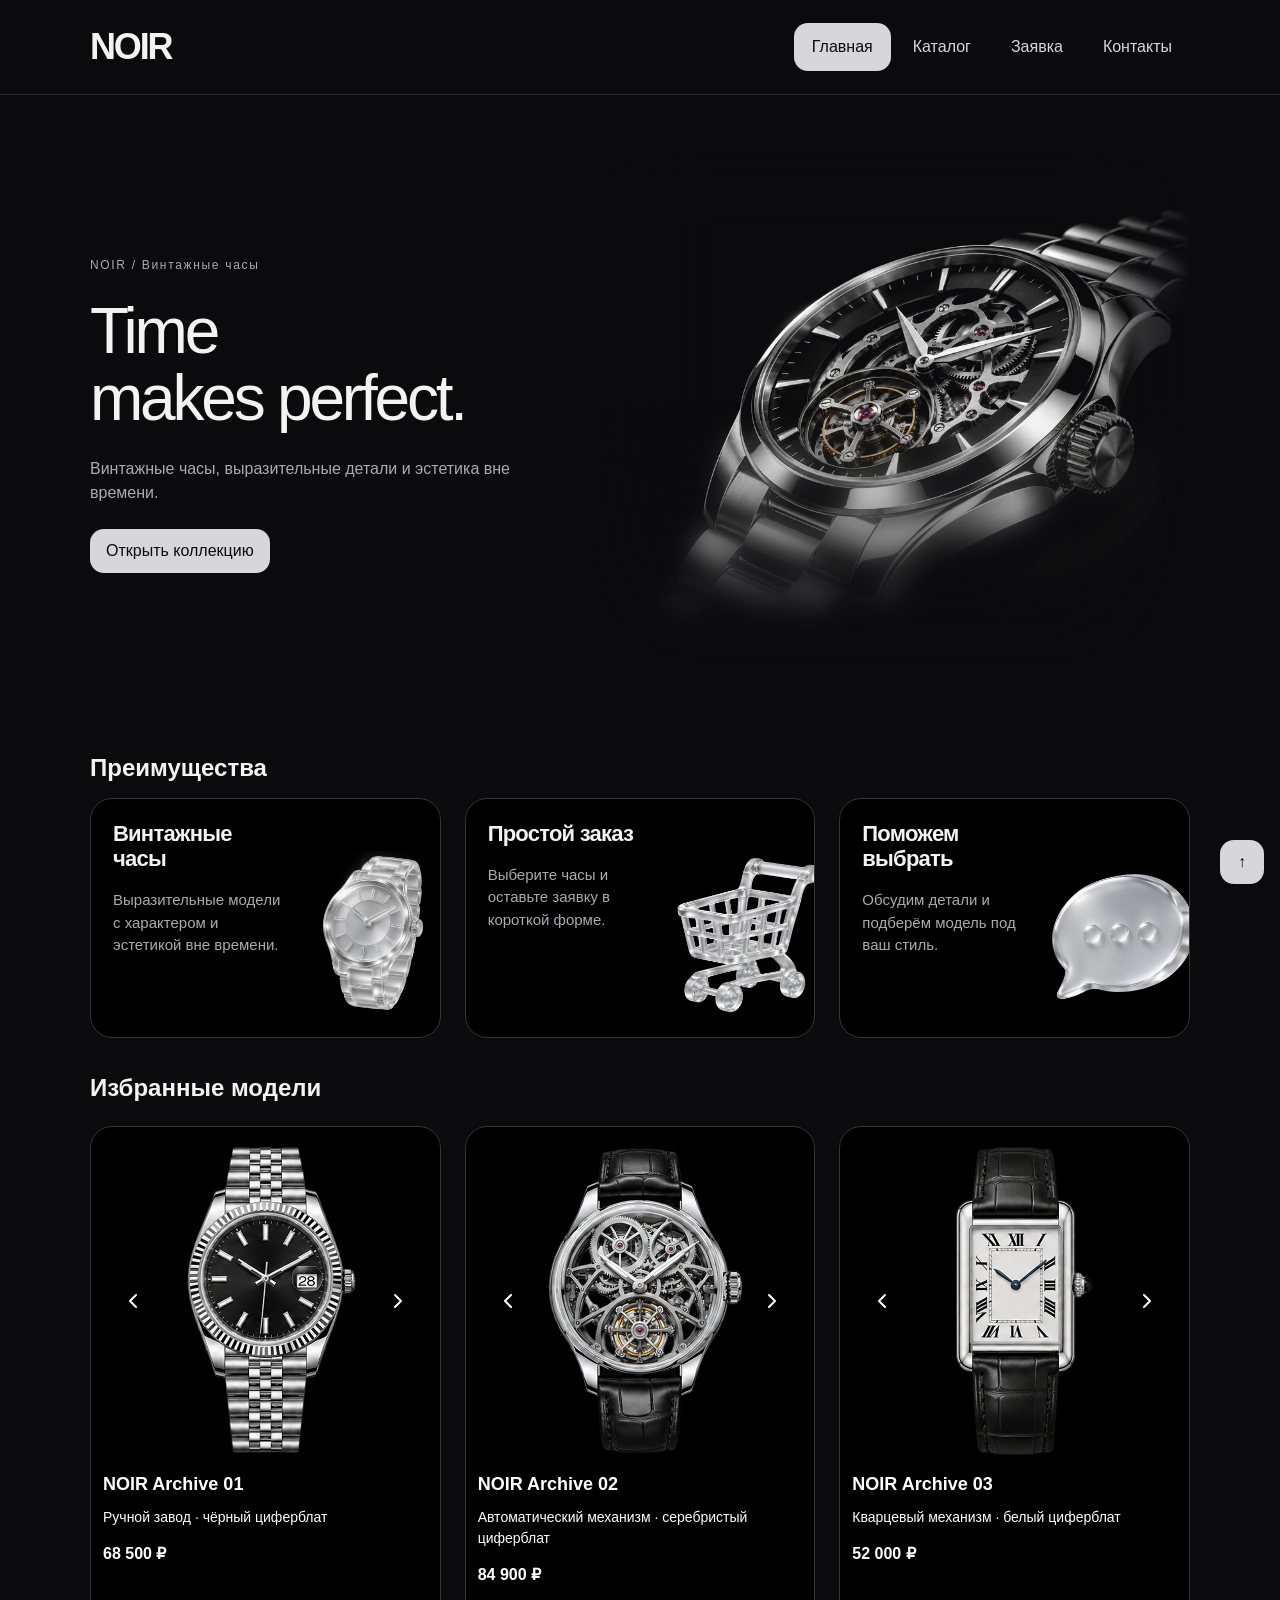
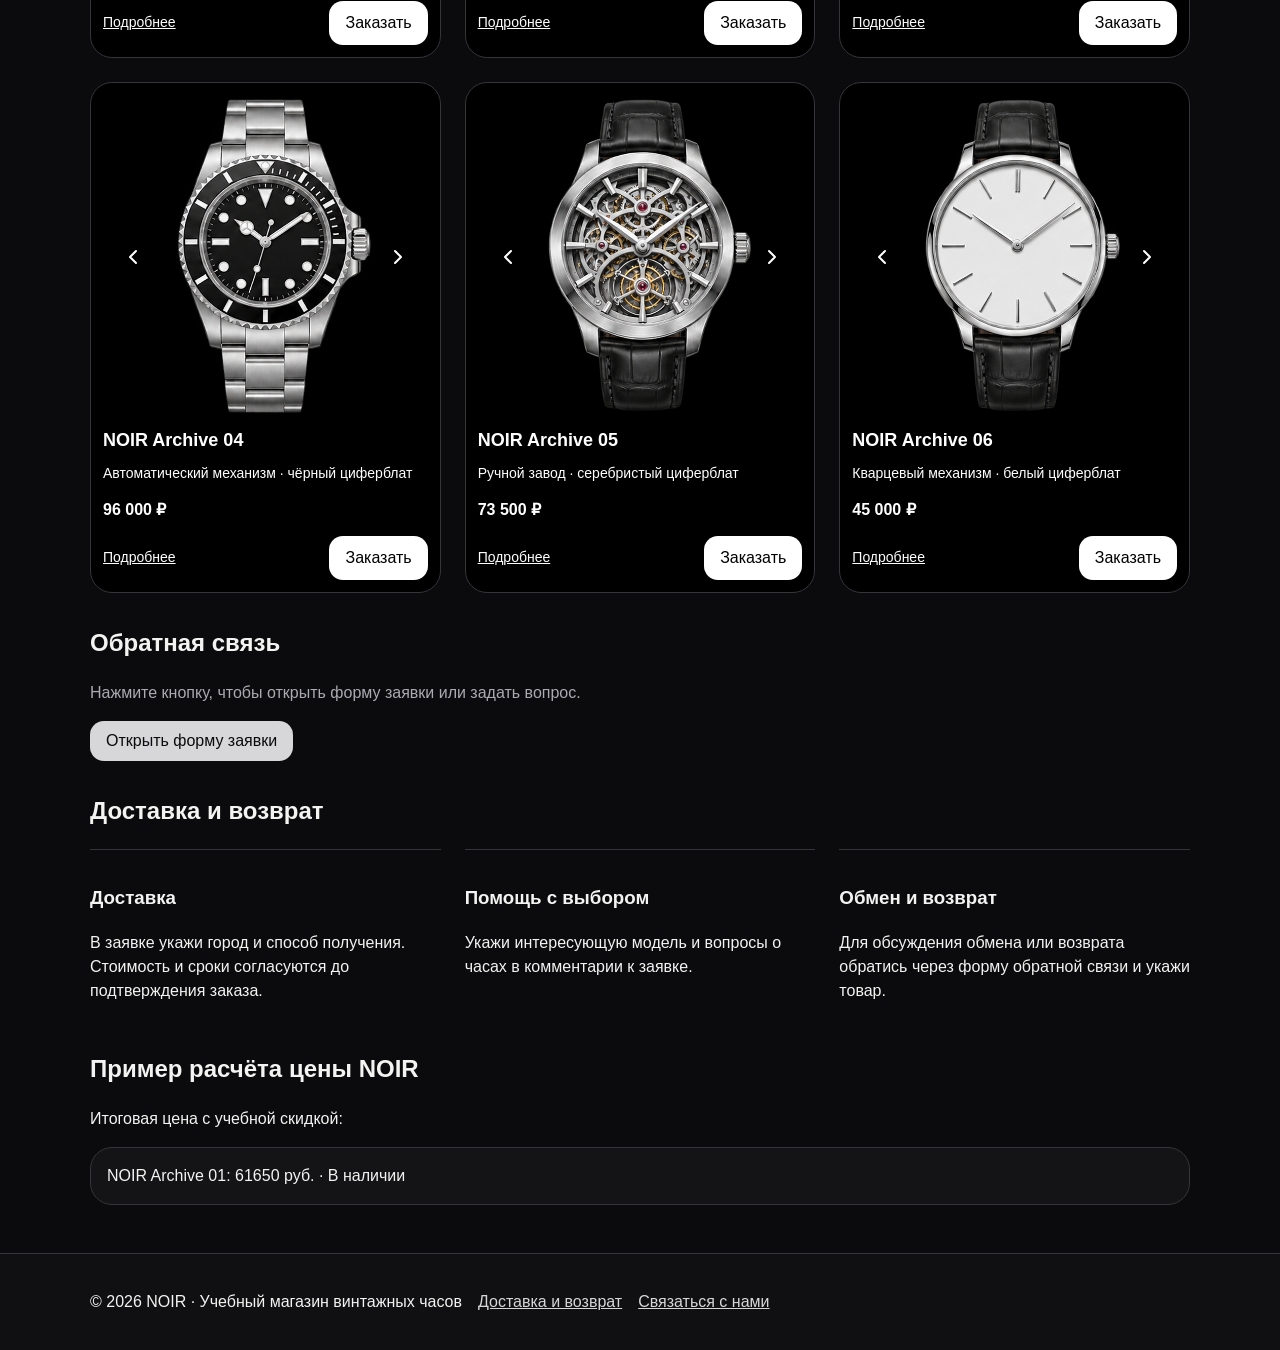
==== commit fdbf6e8c: "fix: align JavaScript demo and controls with NOIR styling" ====
--- a/index.html
+++ b/index.html
@@ -379,8 +379,8 @@
     </section>
 
     <section class="section js-check" aria-labelledby="js-check-title">
-      <h2 id="js-check-title">Проверка JavaScript</h2>
-      <p class="js-message">JavaScript пока не выполнился.</p>
+      <h2 class="section__title" id="js-check-title">Пример расчёта цены NOIR</h2>
+      <p class="js-message">Для расчёта цены включите JavaScript.</p>
       <pre class="product-output"></pre>
     </section>
   </main>
--- a/css/style.css
+++ b/css/style.css
@@ -233,11 +233,13 @@
 }
 
 .product-output {
-  padding: 16px;
-  overflow-x: auto;
-  color: #f9fafb;
-  background-color: #111827;
-  border-radius: 8px;
+  padding: var(--space-md);
+  color: var(--color-text);
+  background-color: var(--color-surface);
+  border: 1px solid var(--color-border);
+  border-radius: var(--radius-card);
+  font: inherit;
+  white-space: pre-wrap;
 }
 
 /* Сетка карточек с тремя равными колонками. */
@@ -1165,7 +1167,7 @@
 }
 
 .catalog-filters {
-  border-radius: 0;
+  border-radius: var(--radius-card);
   padding: 20px;
 }
 
@@ -1176,7 +1178,7 @@
 }
 
 .catalog-filters__group {
-  border-radius: 0;
+  border-radius: var(--radius-button);
   padding: 12px;
 }
 
@@ -1197,6 +1199,10 @@
 
 .catalog-filters__input {
   margin-block: 6px;
+}
+
+.catalog-filters .catalog-filters__input {
+  border-radius: var(--radius-button);
 }
 
 .catalog-toolbar {
@@ -1393,7 +1399,8 @@
 }
 
 .button,
-.site-nav__link {
+.site-nav__link,
+.back-to-top {
   border-radius: var(--radius-button);
 }
 
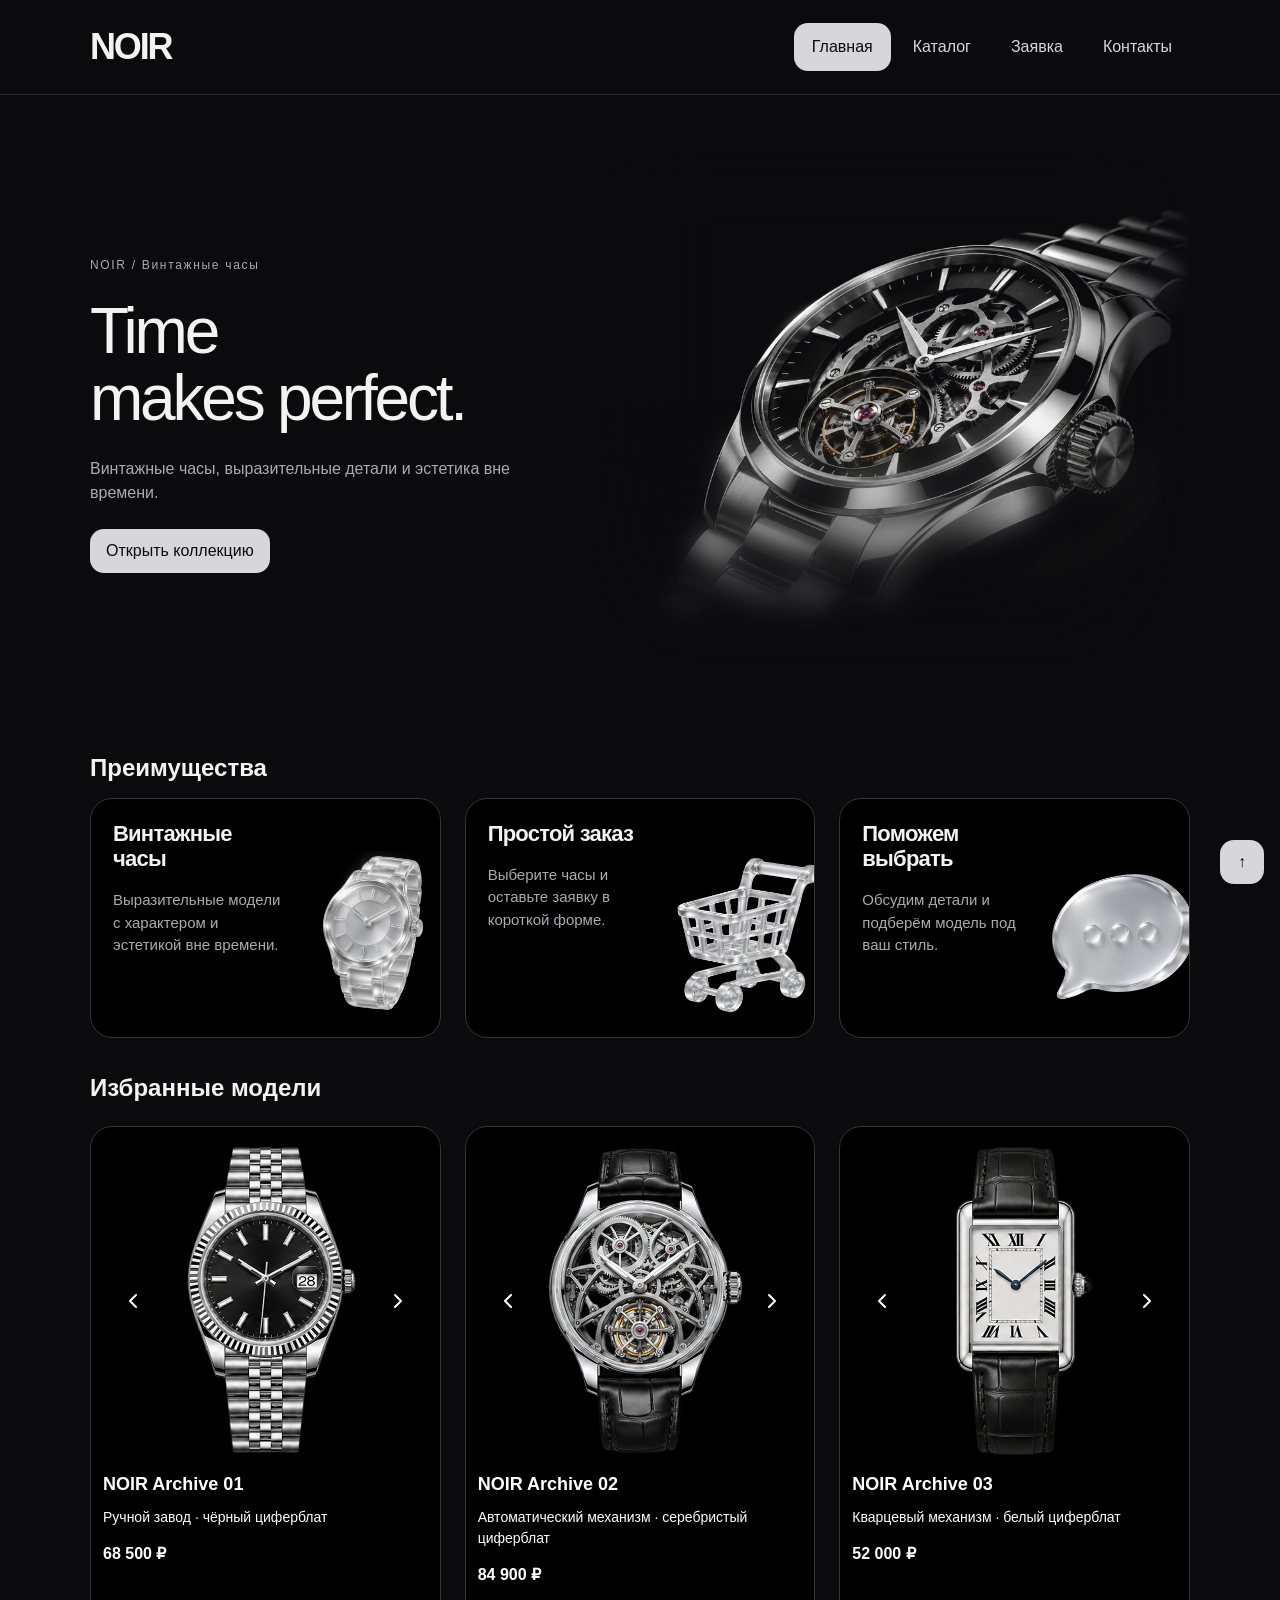
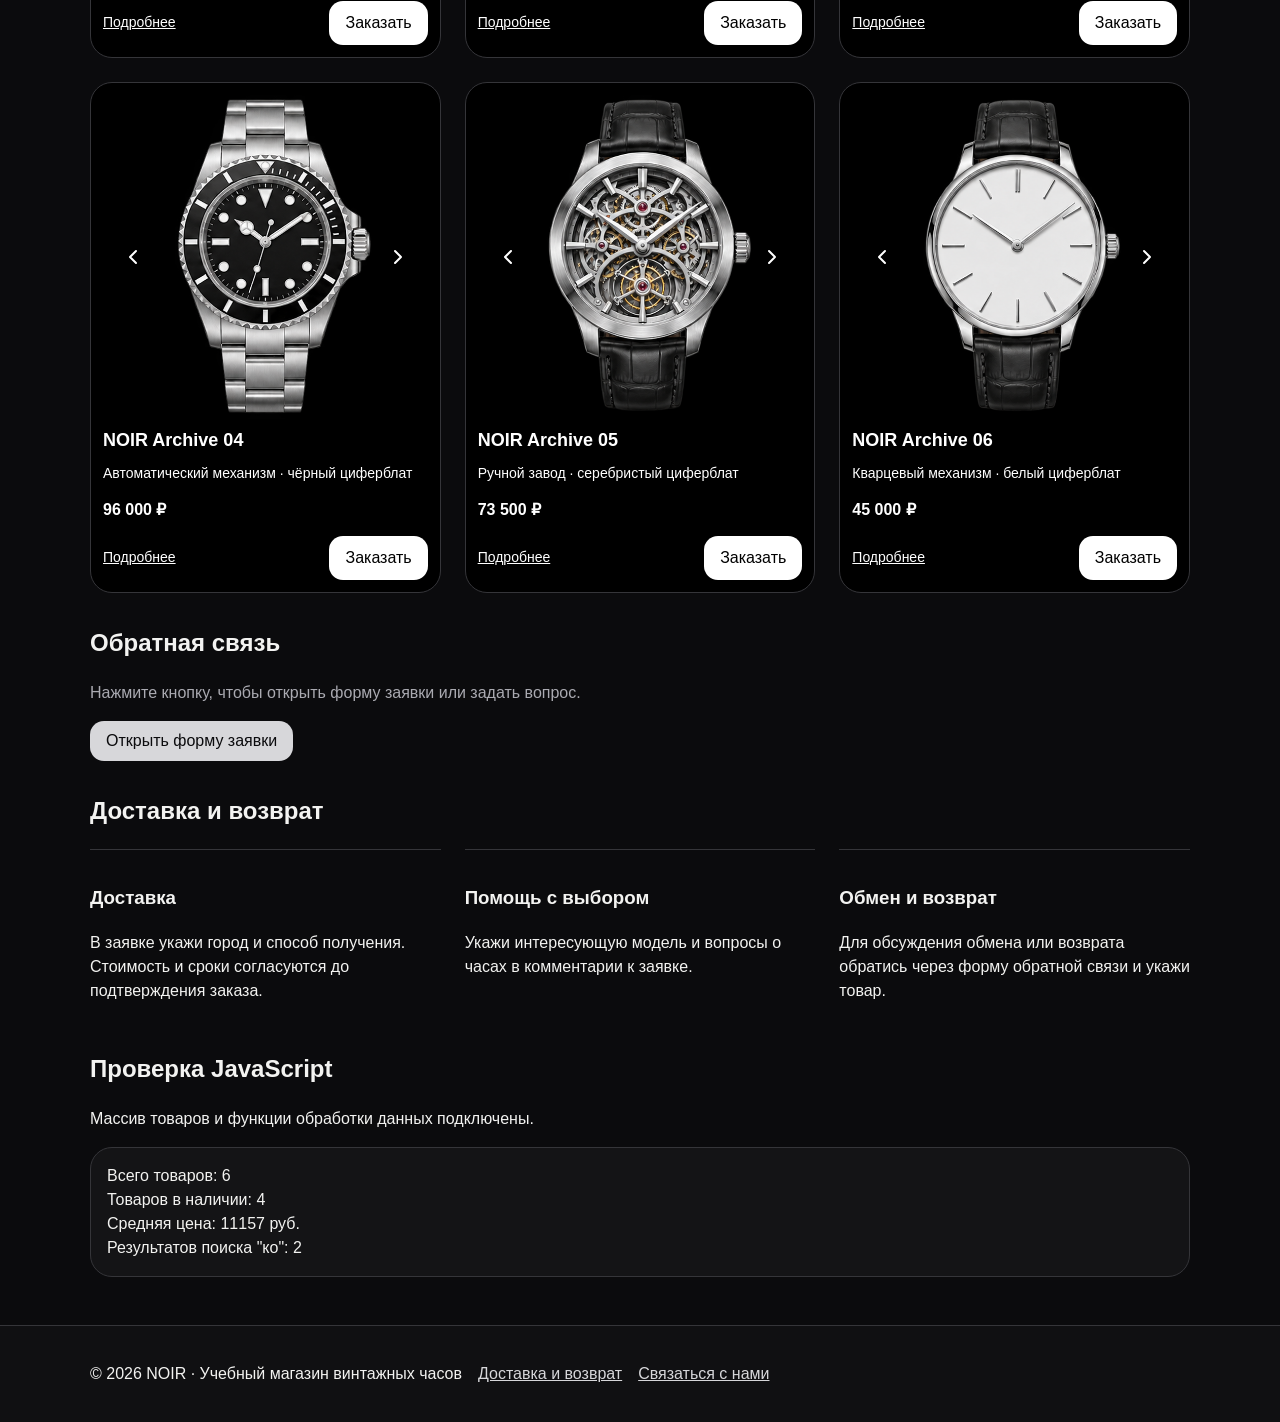
==== commit 4ca81b5f: "feat: add products array and data processing functions" ====
--- a/index.html
+++ b/index.html
@@ -379,8 +379,8 @@
     </section>
 
     <section class="section js-check" aria-labelledby="js-check-title">
-      <h2 class="section__title" id="js-check-title">Пример расчёта цены NOIR</h2>
-      <p class="js-message">Для расчёта цены включите JavaScript.</p>
+      <h2 class="section__title" id="js-check-title">Проверка JavaScript</h2>
+      <p class="js-message">JavaScript пока не выполнился.</p>
       <pre class="product-output"></pre>
     </section>
   </main>
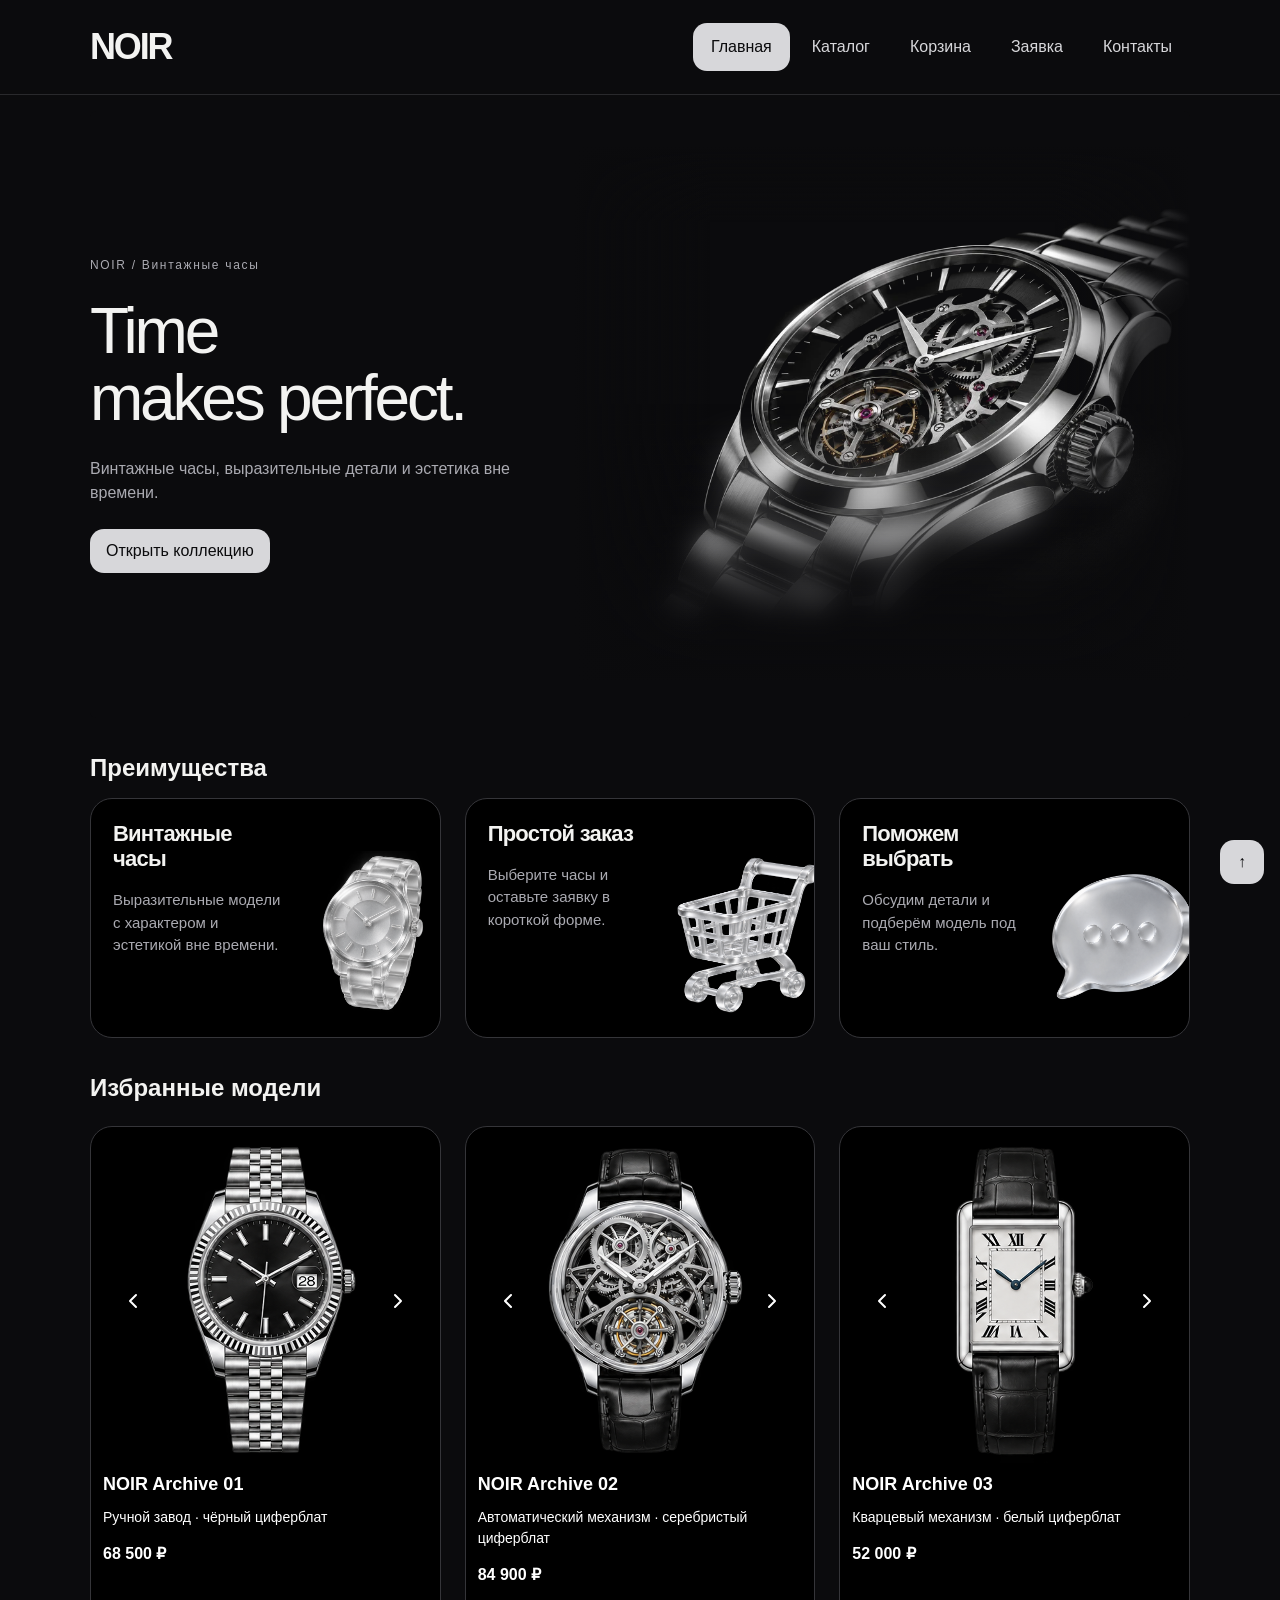
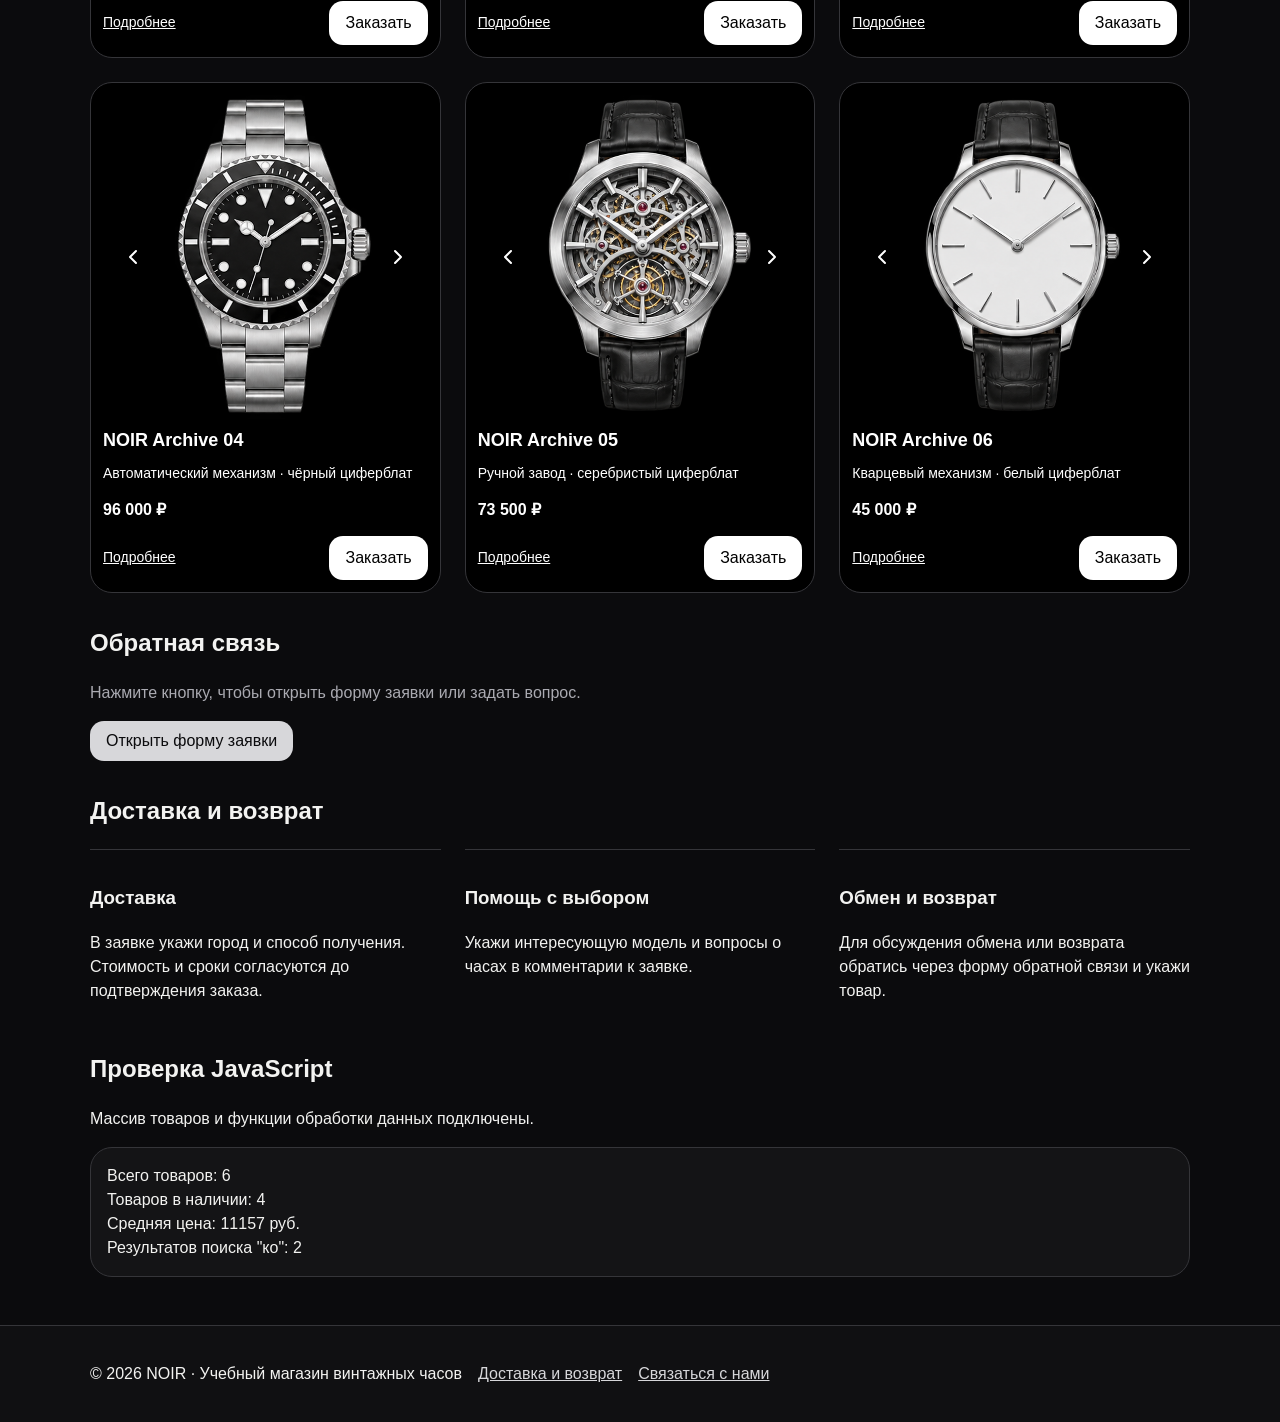
==== commit 06d0015f: "feat: add a persistent shopping cart" ====
--- a/index.html
+++ b/index.html
@@ -28,6 +28,7 @@
           <li class="site-nav__item"><a class="site-nav__link site-nav__link--active" aria-current="page"
               href="index.html">Главная</a></li>
           <li class="site-nav__item"><a class="site-nav__link" href="catalog.html">Каталог</a></li>
+          <li class="site-nav__item"><a class="site-nav__link" href="cart.html">Корзина</a></li>
           <li class="site-nav__item"><a class="site-nav__link" href="order.html">Заявка</a></li>
           <li class="site-nav__item"><a class="site-nav__link" href="contacts.html">Контакты</a></li>
         </ul>
--- a/css/style.css
+++ b/css/style.css
@@ -1225,6 +1225,24 @@
   display: block;
 }
 
+.cart-items {
+  padding: 0;
+  list-style: none;
+}
+
+.cart-items li {
+  display: flex;
+  align-items: center;
+  flex-wrap: wrap;
+  gap: var(--space-sm);
+  padding-block: var(--space-sm);
+  border-bottom: 1px solid var(--color-border);
+}
+
+.cart-items li a {
+  flex: 1 1 12rem;
+}
+
 .spec-cards {
   margin: 0;
 }
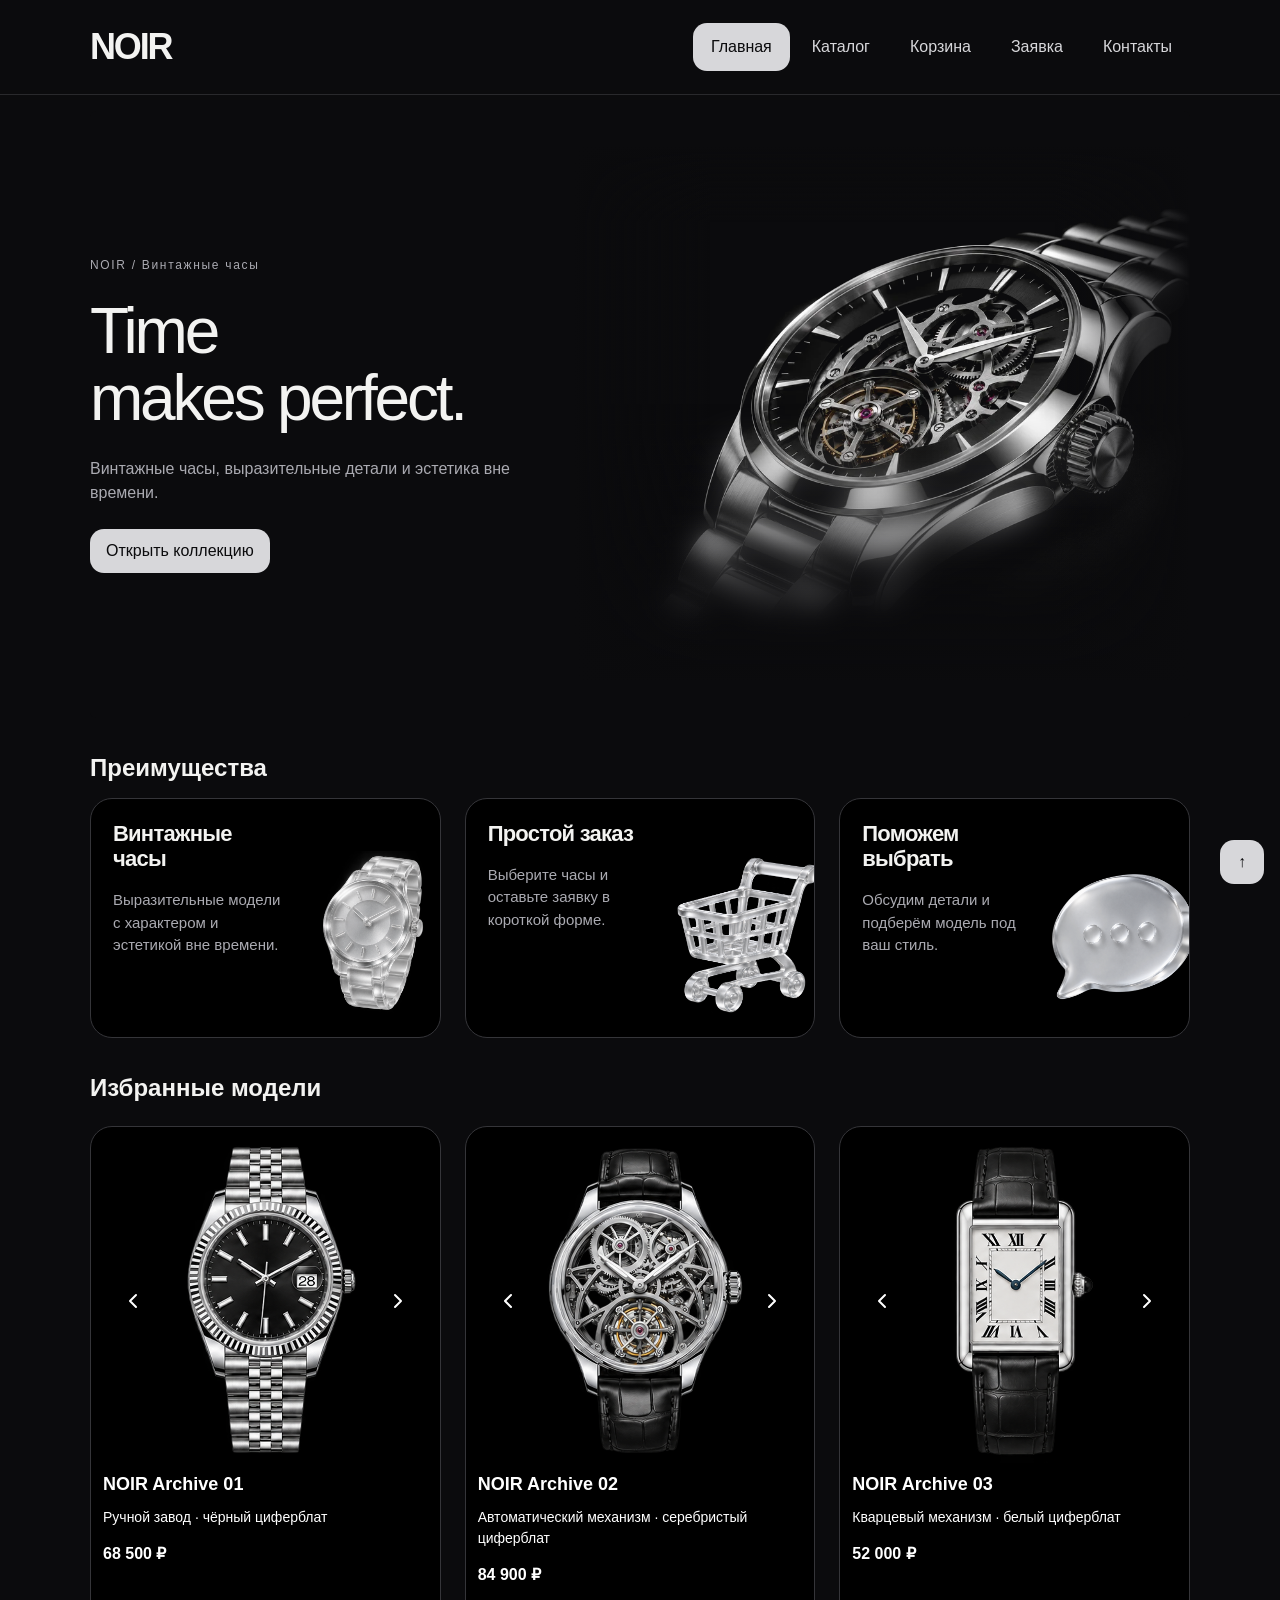
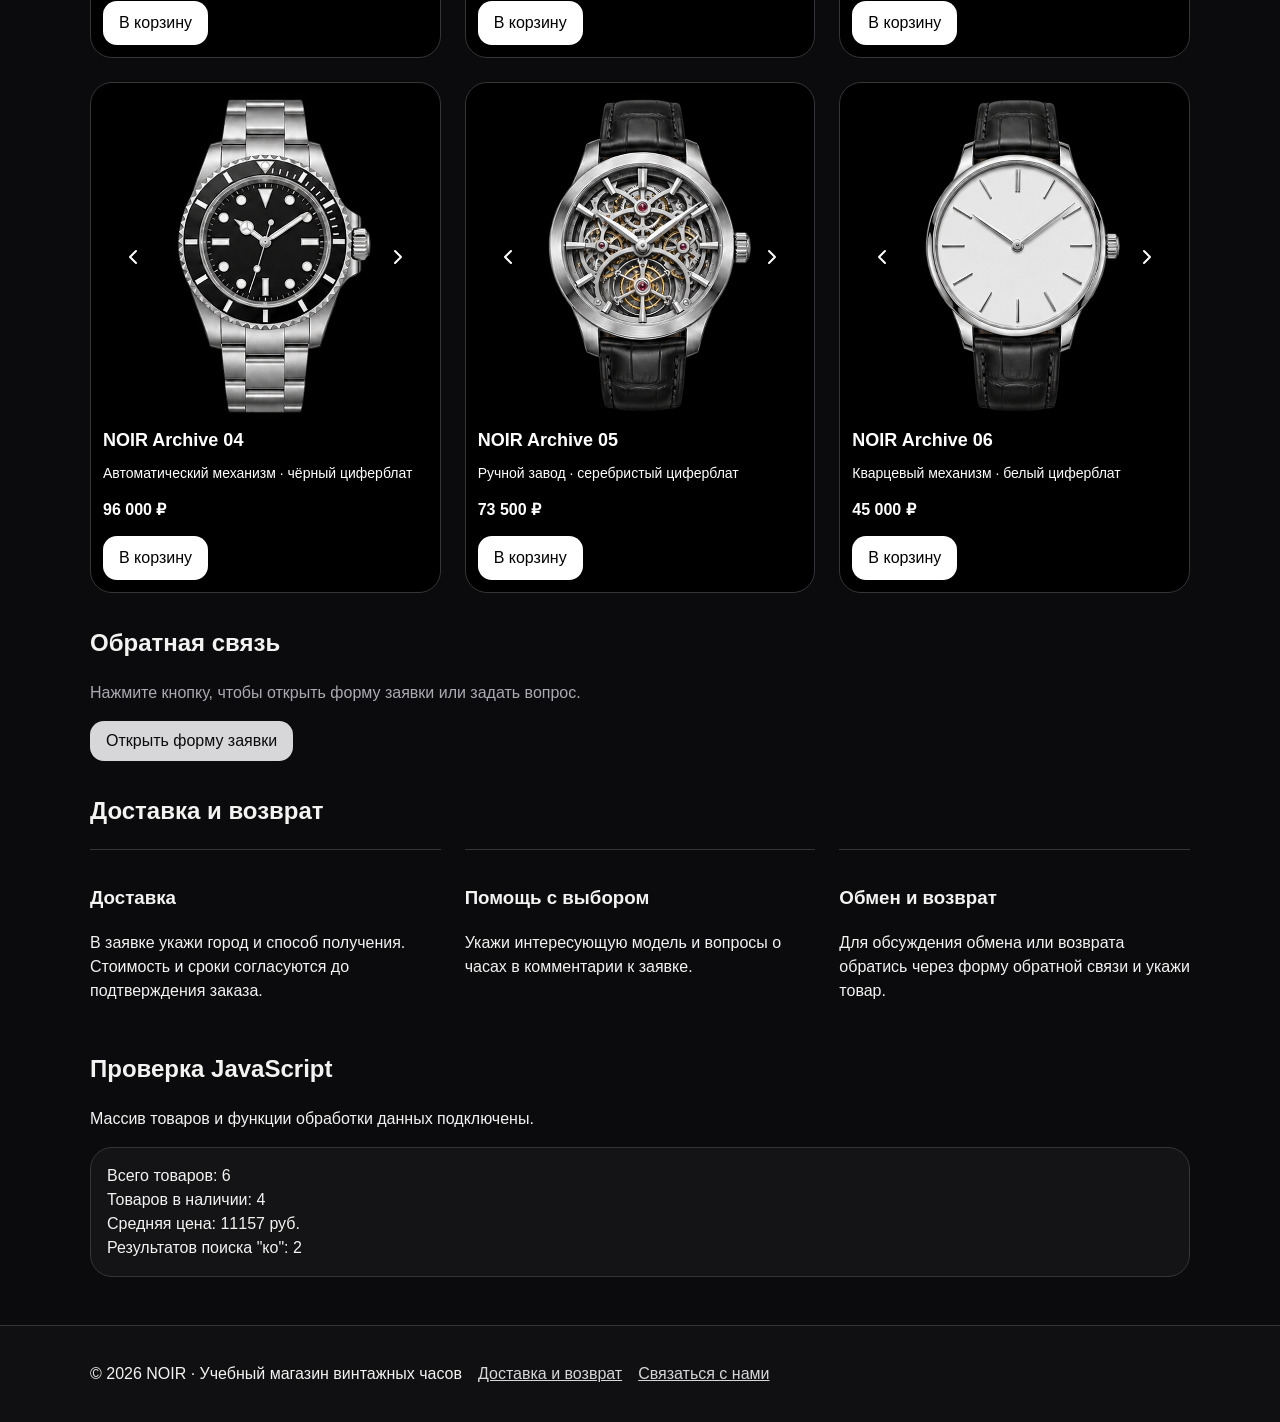
==== commit da59ce00: "feat: show product photos and descriptions in the cart" ====
--- a/index.html
+++ b/index.html
@@ -13,6 +13,7 @@
   <link rel="stylesheet" href="css/responsive.css">
   <script src="js/data.js" defer></script>
   <script src="js/main.js" defer></script>
+  <script src="js/cart.js" defer></script>
 </head>
 
 <body id="top">
@@ -94,6 +95,7 @@
 
     <section class="section" id="popular">
       <h2 class="section__title">Избранные модели</h2>
+      <p id="cart-message" role="status"></p>
       <div class="products-grid">
         <article class="product-card" data-product-id="1">
           <div class="watch-gallery" data-gallery="1" role="group" aria-roledescription="карусель"
@@ -128,12 +130,8 @@
           <p class="product-card__price">68 500 ₽</p>
 
           <div class="product-card__actions">
-            <a class="product-card__details" href="product.html?product=1">
-              Подробнее
-            </a>
-            <button class="button button--primary product-card__button" type="button" data-product="NOIR Archive 01">
-              Заказать
-            </button>
+            <button class="button button--primary product-card__button" type="button" data-action="add-to-cart"
+              data-product-id="1">В корзину</button>
           </div>
         </article>
 
@@ -170,12 +168,8 @@
           <p class="product-card__price">84 900 ₽</p>
 
           <div class="product-card__actions">
-            <a class="product-card__details" href="product.html?product=2">
-              Подробнее
-            </a>
-            <button class="button button--primary product-card__button" type="button" data-product="NOIR Archive 02">
-              Заказать
-            </button>
+            <button class="button button--primary product-card__button" type="button" data-action="add-to-cart"
+              data-product-id="2">В корзину</button>
           </div>
         </article>
 
@@ -212,12 +206,8 @@
           <p class="product-card__price">52 000 ₽</p>
 
           <div class="product-card__actions">
-            <a class="product-card__details" href="product.html?product=3">
-              Подробнее
-            </a>
-            <button class="button button--primary product-card__button" type="button" data-product="NOIR Archive 03">
-              Заказать
-            </button>
+            <button class="button button--primary product-card__button" type="button" data-action="add-to-cart"
+              data-product-id="3">В корзину</button>
           </div>
         </article>
 
@@ -254,12 +244,8 @@
           <p class="product-card__price">96 000 ₽</p>
 
           <div class="product-card__actions">
-            <a class="product-card__details" href="product.html?product=4">
-              Подробнее
-            </a>
-            <button class="button button--primary product-card__button" type="button" data-product="NOIR Archive 04">
-              Заказать
-            </button>
+            <button class="button button--primary product-card__button" type="button" data-action="add-to-cart"
+              data-product-id="4">В корзину</button>
           </div>
         </article>
 
@@ -296,12 +282,8 @@
           <p class="product-card__price">73 500 ₽</p>
 
           <div class="product-card__actions">
-            <a class="product-card__details" href="product.html?product=5">
-              Подробнее
-            </a>
-            <button class="button button--primary product-card__button" type="button" data-product="NOIR Archive 05">
-              Заказать
-            </button>
+            <button class="button button--primary product-card__button" type="button" data-action="add-to-cart"
+              data-product-id="5">В корзину</button>
           </div>
         </article>
 
@@ -338,12 +320,8 @@
           <p class="product-card__price">45 000 ₽</p>
 
           <div class="product-card__actions">
-            <a class="product-card__details" href="product.html?product=6">
-              Подробнее
-            </a>
-            <button class="button button--primary product-card__button" type="button" data-product="NOIR Archive 06">
-              Заказать
-            </button>
+            <button class="button button--primary product-card__button" type="button" data-action="add-to-cart"
+              data-product-id="6">В корзину</button>
           </div>
         </article>
       </div>
--- a/css/style.css
+++ b/css/style.css
@@ -610,11 +610,6 @@
   text-transform: uppercase;
   letter-spacing: .08em;
   padding: 3px 8px;
-}
-
-.product-card__details {
-  font-size: 14px;
-  margin-bottom: 8px;
 }
 
 .catalog-layout {
@@ -807,10 +802,6 @@
   gap: 8px;
 }
 
-.product-card__details {
-  margin: 0;
-}
-
 .product-card__button {
   margin-top: 0;
 }
@@ -1230,17 +1221,48 @@
   list-style: none;
 }
 
-.cart-items li {
+.cart-item {
+  display: grid;
+  grid-template-columns: clamp(4rem, 20%, 15rem) minmax(0, 1fr);
+  gap: var(--space-md) clamp(0.75rem, 3%, 2rem);
+  padding-block: var(--space-md);
+  border-bottom: 1px solid var(--color-border);
+}
+
+.cart-item__photo {
+  display: block;
+  inline-size: 100%;
+  block-size: auto;
+  aspect-ratio: 1;
+  object-fit: contain;
+}
+
+.cart-item__description {
+  overflow-wrap: anywhere;
+}
+
+.cart-item__title {
+  font-weight: 700;
+}
+
+.cart-item__description p {
+  margin-block: var(--space-sm) 0;
+  color: var(--color-muted);
+}
+
+.cart-item__actions {
+  grid-column: 2;
+  justify-self: end;
   display: flex;
+  flex-wrap: wrap;
   align-items: center;
-  flex-wrap: wrap;
+  justify-content: flex-end;
   gap: var(--space-sm);
-  padding-block: var(--space-sm);
-  border-bottom: 1px solid var(--color-border);
-}
-
-.cart-items li a {
-  flex: 1 1 12rem;
+  font-weight: 700;
+}
+
+.cart-item__actions .button {
+  min-block-size: 44px;
 }
 
 .spec-cards {
@@ -1286,8 +1308,7 @@
   color-scheme: dark;
 }
 
-.product-card__title a,
-.product-card__details {
+.product-card__title a {
   color: #fff;
 }
 
@@ -1303,7 +1324,6 @@
   border-radius: inherit;
 }
 
-.product-card__actions a,
 .product-card__actions button {
   position: relative;
   z-index: 2;
@@ -1433,4 +1453,4 @@
 
 .advantages__item:hover {
   border-color: #fff;
-}+}
--- a/css/responsive.css
+++ b/css/responsive.css
@@ -134,10 +134,21 @@
 }
 .product-card { min-width: 0; }
 .product-card__actions { gap: 12px; }
-.product-card__button, .product-card__details {
+.product-card__button {
   min-height: 44px;
   display: inline-flex;
   align-items: center;
+}
+
+@media (min-width: 48rem) {
+  .cart-item {
+    grid-template-columns: clamp(4rem, 20%, 15rem) minmax(0, 1fr) max-content;
+  }
+
+  .cart-item__actions {
+    grid-column: 3;
+    align-self: end;
+  }
 }
 .catalog-layout {
   display: grid;
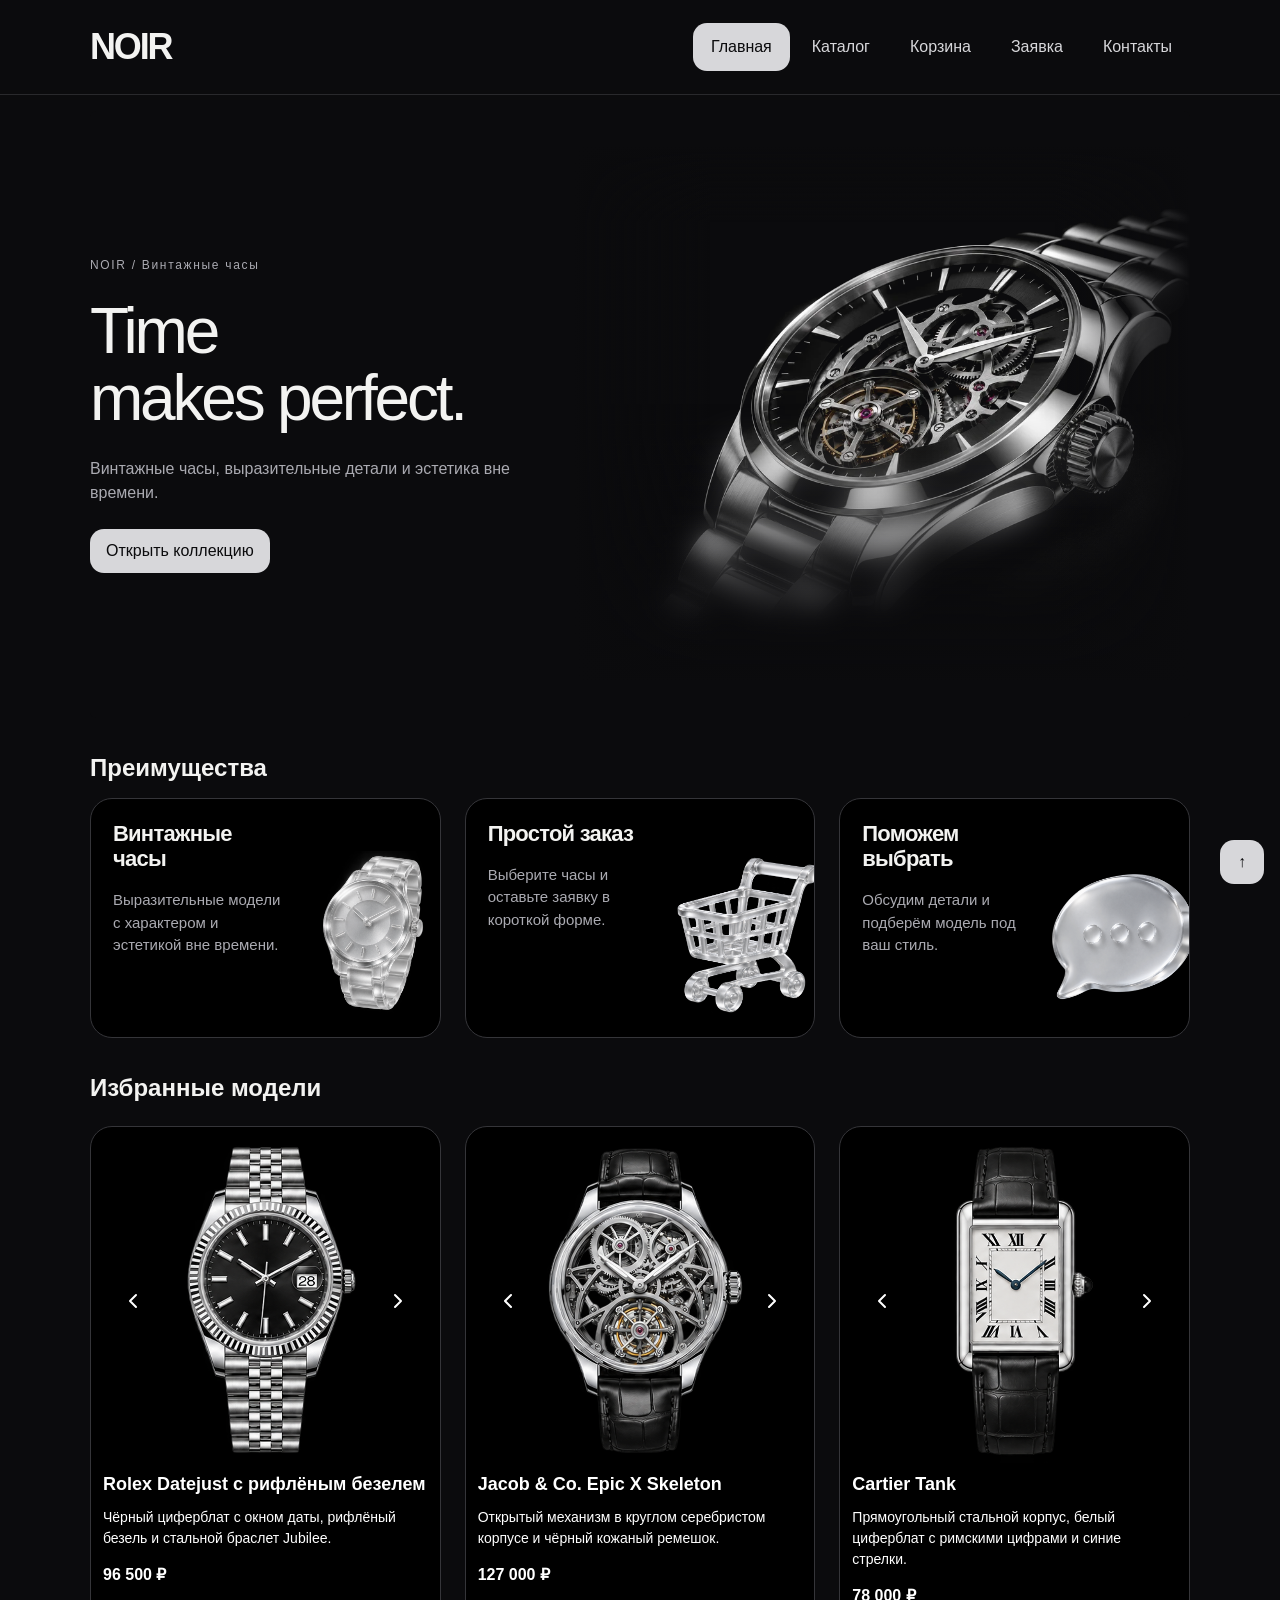
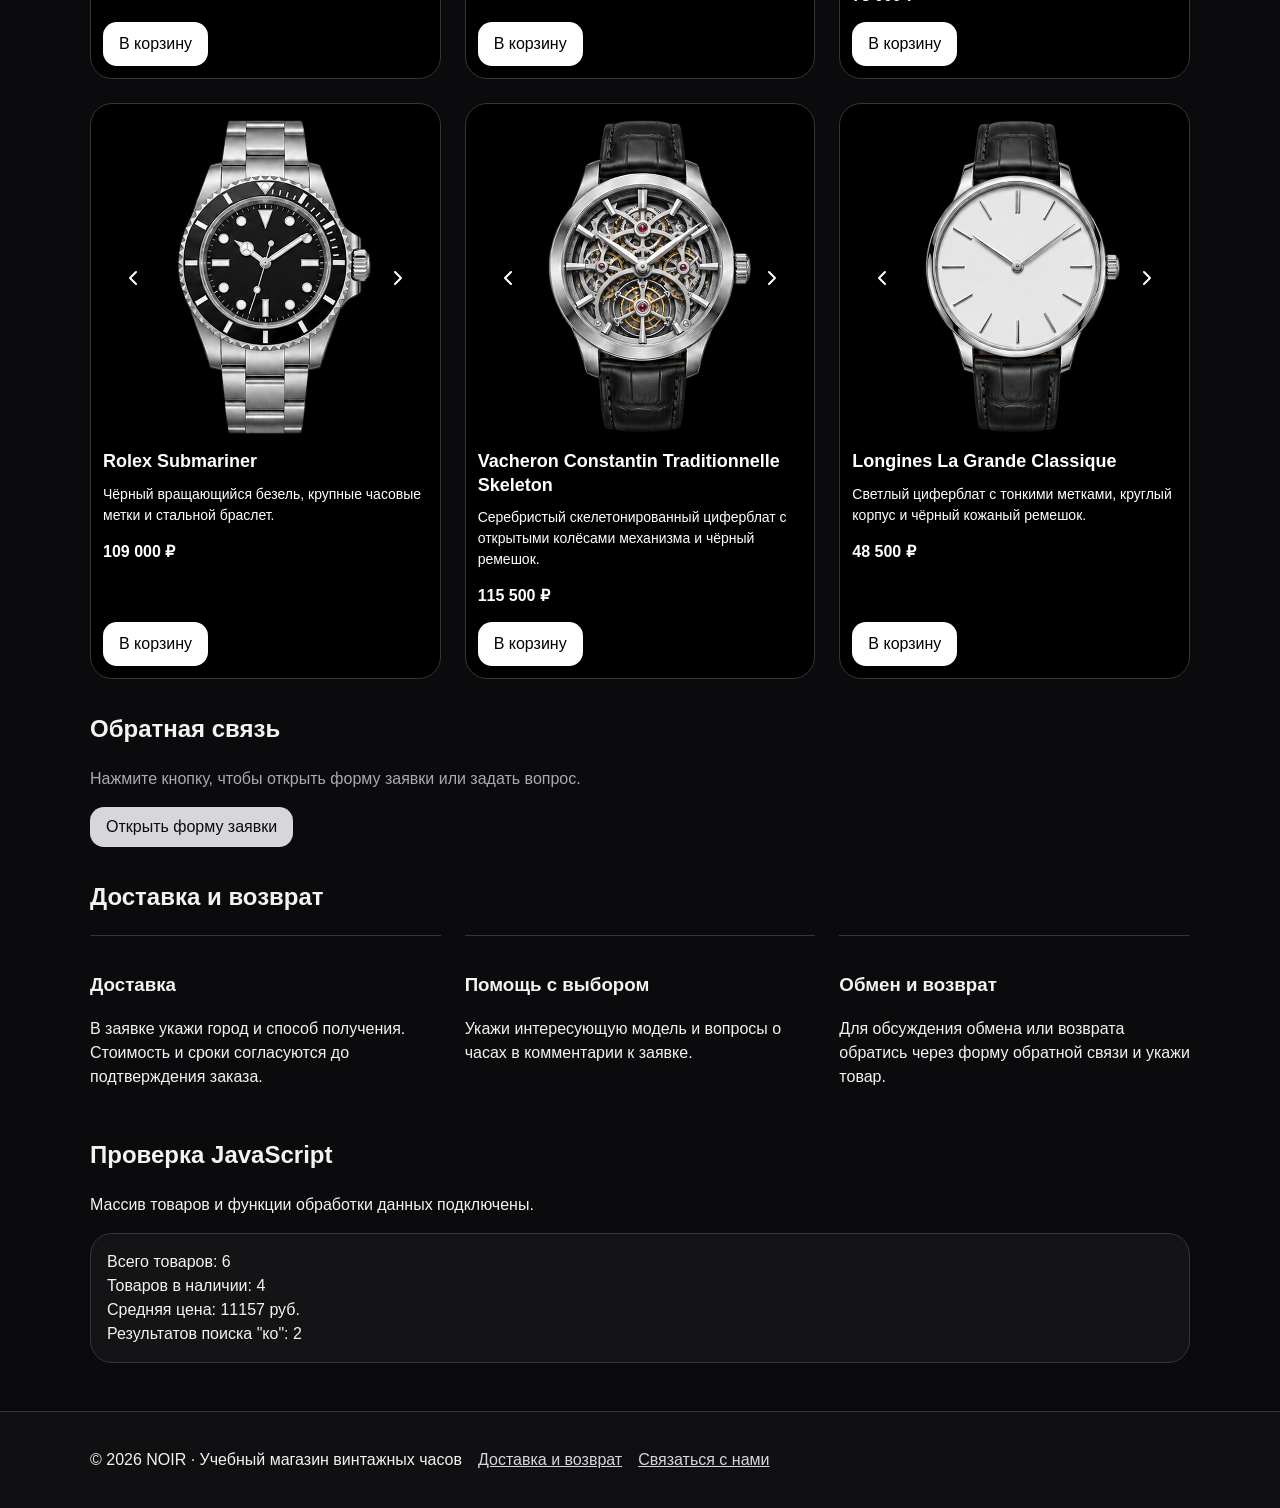
==== commit 4e32f3d1: "feat: update the six original watch listings" ====
--- a/index.html
+++ b/index.html
@@ -99,35 +99,35 @@
       <div class="products-grid">
         <article class="product-card" data-product-id="1">
           <div class="watch-gallery" data-gallery="1" role="group" aria-roledescription="карусель"
-            aria-label="Ракурсы NOIR Archive 01">
+            aria-label="Ракурсы Rolex Datejust с рифлёным безелем">
             <img class="product-card__image" src="images/archive-1-front-640.png"
               srcset="images/archive-1-front-320.png 320w, images/archive-1-front-640.png 640w"
               sizes="(min-width: 900px) 480px, calc(100vw - 64px)"
-              alt="NOIR Archive 01 — вид спереди, студийная визуализация" width="640" height="640" loading="lazy">
-            <div class="watch-gallery__controls"><button class="watch-gallery__arrow" type="button" data-step="-1"
-                aria-label="Предыдущий ракурс"><svg class="watch-gallery__icon" aria-hidden="true" focusable="false"
-                  xmlns="http://www.w3.org/2000/svg" width="24" height="24" viewBox="0 0 24 24" fill="none"
-                  stroke="currentColor" stroke-width="2" stroke-linecap="round" stroke-linejoin="round">
-                  <path d="m15 18-6-6 6-6" />
-                </svg>
-              </button>
-              <span class="watch-gallery__status" aria-live="polite" aria-atomic="true">Спереди · 1 / 3</span>
-              <button class="watch-gallery__arrow" type="button" data-step="1" aria-label="Следующий ракурс"><svg
-                  class="watch-gallery__icon" aria-hidden="true" focusable="false" xmlns="http://www.w3.org/2000/svg"
-                  width="24" height="24" viewBox="0 0 24 24" fill="none" stroke="currentColor" stroke-width="2"
-                  stroke-linecap="round" stroke-linejoin="round">
-                  <path d="m9 18 6-6-6-6" />
-                </svg>
-              </button>
-            </div>
-          </div>
-
-          <h3 class="product-card__title">
-            <a href="product.html?product=1">NOIR Archive 01</a>
-          </h3>
-
-          <p class="product-card__description">Ручной завод · чёрный циферблат</p>
-          <p class="product-card__price">68 500 ₽</p>
+              alt="Rolex Datejust с рифлёным безелем — вид спереди, студийная визуализация" width="640" height="640" loading="lazy">
+            <div class="watch-gallery__controls"><button class="watch-gallery__arrow" type="button" data-step="-1"
+                aria-label="Предыдущий ракурс"><svg class="watch-gallery__icon" aria-hidden="true" focusable="false"
+                  xmlns="http://www.w3.org/2000/svg" width="24" height="24" viewBox="0 0 24 24" fill="none"
+                  stroke="currentColor" stroke-width="2" stroke-linecap="round" stroke-linejoin="round">
+                  <path d="m15 18-6-6 6-6" />
+                </svg>
+              </button>
+              <span class="watch-gallery__status" aria-live="polite" aria-atomic="true">Спереди · 1 / 3</span>
+              <button class="watch-gallery__arrow" type="button" data-step="1" aria-label="Следующий ракурс"><svg
+                  class="watch-gallery__icon" aria-hidden="true" focusable="false" xmlns="http://www.w3.org/2000/svg"
+                  width="24" height="24" viewBox="0 0 24 24" fill="none" stroke="currentColor" stroke-width="2"
+                  stroke-linecap="round" stroke-linejoin="round">
+                  <path d="m9 18 6-6-6-6" />
+                </svg>
+              </button>
+            </div>
+          </div>
+
+          <h3 class="product-card__title">
+            <a href="product.html?product=1">Rolex Datejust с рифлёным безелем</a>
+          </h3>
+
+          <p class="product-card__description">Чёрный циферблат с окном даты, рифлёный безель и стальной браслет Jubilee.</p>
+          <p class="product-card__price">96 500 ₽</p>
 
           <div class="product-card__actions">
             <button class="button button--primary product-card__button" type="button" data-action="add-to-cart"
@@ -137,35 +137,35 @@
 
         <article class="product-card" data-product-id="2">
           <div class="watch-gallery" data-gallery="2" role="group" aria-roledescription="карусель"
-            aria-label="Ракурсы NOIR Archive 02">
+            aria-label="Ракурсы Jacob &amp; Co. Epic X Skeleton">
             <img class="product-card__image" src="images/archive-2-front-640.png"
               srcset="images/archive-2-front-320.png 320w, images/archive-2-front-640.png 640w"
               sizes="(min-width: 900px) 480px, calc(100vw - 64px)"
-              alt="NOIR Archive 02 — вид спереди, студийная визуализация" width="640" height="640" loading="lazy">
-            <div class="watch-gallery__controls"><button class="watch-gallery__arrow" type="button" data-step="-1"
-                aria-label="Предыдущий ракурс"><svg class="watch-gallery__icon" aria-hidden="true" focusable="false"
-                  xmlns="http://www.w3.org/2000/svg" width="24" height="24" viewBox="0 0 24 24" fill="none"
-                  stroke="currentColor" stroke-width="2" stroke-linecap="round" stroke-linejoin="round">
-                  <path d="m15 18-6-6 6-6" />
-                </svg>
-              </button>
-              <span class="watch-gallery__status" aria-live="polite" aria-atomic="true">Спереди · 1 / 3</span>
-              <button class="watch-gallery__arrow" type="button" data-step="1" aria-label="Следующий ракурс"><svg
-                  class="watch-gallery__icon" aria-hidden="true" focusable="false" xmlns="http://www.w3.org/2000/svg"
-                  width="24" height="24" viewBox="0 0 24 24" fill="none" stroke="currentColor" stroke-width="2"
-                  stroke-linecap="round" stroke-linejoin="round">
-                  <path d="m9 18 6-6-6-6" />
-                </svg>
-              </button>
-            </div>
-          </div>
-
-          <h3 class="product-card__title">
-            <a href="product.html?product=2">NOIR Archive 02</a>
-          </h3>
-
-          <p class="product-card__description">Автоматический механизм · серебристый циферблат</p>
-          <p class="product-card__price">84 900 ₽</p>
+              alt="Jacob &amp; Co. Epic X Skeleton — вид спереди, студийная визуализация" width="640" height="640" loading="lazy">
+            <div class="watch-gallery__controls"><button class="watch-gallery__arrow" type="button" data-step="-1"
+                aria-label="Предыдущий ракурс"><svg class="watch-gallery__icon" aria-hidden="true" focusable="false"
+                  xmlns="http://www.w3.org/2000/svg" width="24" height="24" viewBox="0 0 24 24" fill="none"
+                  stroke="currentColor" stroke-width="2" stroke-linecap="round" stroke-linejoin="round">
+                  <path d="m15 18-6-6 6-6" />
+                </svg>
+              </button>
+              <span class="watch-gallery__status" aria-live="polite" aria-atomic="true">Спереди · 1 / 3</span>
+              <button class="watch-gallery__arrow" type="button" data-step="1" aria-label="Следующий ракурс"><svg
+                  class="watch-gallery__icon" aria-hidden="true" focusable="false" xmlns="http://www.w3.org/2000/svg"
+                  width="24" height="24" viewBox="0 0 24 24" fill="none" stroke="currentColor" stroke-width="2"
+                  stroke-linecap="round" stroke-linejoin="round">
+                  <path d="m9 18 6-6-6-6" />
+                </svg>
+              </button>
+            </div>
+          </div>
+
+          <h3 class="product-card__title">
+            <a href="product.html?product=2">Jacob &amp; Co. Epic X Skeleton</a>
+          </h3>
+
+          <p class="product-card__description">Открытый механизм в круглом серебристом корпусе и чёрный кожаный ремешок.</p>
+          <p class="product-card__price">127 000 ₽</p>
 
           <div class="product-card__actions">
             <button class="button button--primary product-card__button" type="button" data-action="add-to-cart"
@@ -175,35 +175,35 @@
 
         <article class="product-card" data-product-id="3">
           <div class="watch-gallery" data-gallery="3" role="group" aria-roledescription="карусель"
-            aria-label="Ракурсы NOIR Archive 03">
+            aria-label="Ракурсы Cartier Tank">
             <img class="product-card__image" src="images/archive-3-front-640.png"
               srcset="images/archive-3-front-320.png 320w, images/archive-3-front-640.png 640w"
               sizes="(min-width: 900px) 480px, calc(100vw - 64px)"
-              alt="NOIR Archive 03 — вид спереди, студийная визуализация" width="640" height="640" loading="lazy">
-            <div class="watch-gallery__controls"><button class="watch-gallery__arrow" type="button" data-step="-1"
-                aria-label="Предыдущий ракурс"><svg class="watch-gallery__icon" aria-hidden="true" focusable="false"
-                  xmlns="http://www.w3.org/2000/svg" width="24" height="24" viewBox="0 0 24 24" fill="none"
-                  stroke="currentColor" stroke-width="2" stroke-linecap="round" stroke-linejoin="round">
-                  <path d="m15 18-6-6 6-6" />
-                </svg>
-              </button>
-              <span class="watch-gallery__status" aria-live="polite" aria-atomic="true">Спереди · 1 / 3</span>
-              <button class="watch-gallery__arrow" type="button" data-step="1" aria-label="Следующий ракурс"><svg
-                  class="watch-gallery__icon" aria-hidden="true" focusable="false" xmlns="http://www.w3.org/2000/svg"
-                  width="24" height="24" viewBox="0 0 24 24" fill="none" stroke="currentColor" stroke-width="2"
-                  stroke-linecap="round" stroke-linejoin="round">
-                  <path d="m9 18 6-6-6-6" />
-                </svg>
-              </button>
-            </div>
-          </div>
-
-          <h3 class="product-card__title">
-            <a href="product.html?product=3">NOIR Archive 03</a>
-          </h3>
-
-          <p class="product-card__description">Кварцевый механизм · белый циферблат</p>
-          <p class="product-card__price">52 000 ₽</p>
+              alt="Cartier Tank — вид спереди, студийная визуализация" width="640" height="640" loading="lazy">
+            <div class="watch-gallery__controls"><button class="watch-gallery__arrow" type="button" data-step="-1"
+                aria-label="Предыдущий ракурс"><svg class="watch-gallery__icon" aria-hidden="true" focusable="false"
+                  xmlns="http://www.w3.org/2000/svg" width="24" height="24" viewBox="0 0 24 24" fill="none"
+                  stroke="currentColor" stroke-width="2" stroke-linecap="round" stroke-linejoin="round">
+                  <path d="m15 18-6-6 6-6" />
+                </svg>
+              </button>
+              <span class="watch-gallery__status" aria-live="polite" aria-atomic="true">Спереди · 1 / 3</span>
+              <button class="watch-gallery__arrow" type="button" data-step="1" aria-label="Следующий ракурс"><svg
+                  class="watch-gallery__icon" aria-hidden="true" focusable="false" xmlns="http://www.w3.org/2000/svg"
+                  width="24" height="24" viewBox="0 0 24 24" fill="none" stroke="currentColor" stroke-width="2"
+                  stroke-linecap="round" stroke-linejoin="round">
+                  <path d="m9 18 6-6-6-6" />
+                </svg>
+              </button>
+            </div>
+          </div>
+
+          <h3 class="product-card__title">
+            <a href="product.html?product=3">Cartier Tank</a>
+          </h3>
+
+          <p class="product-card__description">Прямоугольный стальной корпус, белый циферблат с римскими цифрами и синие стрелки.</p>
+          <p class="product-card__price">78 000 ₽</p>
 
           <div class="product-card__actions">
             <button class="button button--primary product-card__button" type="button" data-action="add-to-cart"
@@ -213,35 +213,35 @@
 
         <article class="product-card" data-product-id="4">
           <div class="watch-gallery" data-gallery="4" role="group" aria-roledescription="карусель"
-            aria-label="Ракурсы NOIR Archive 04">
+            aria-label="Ракурсы Rolex Submariner">
             <img class="product-card__image" src="images/archive-4-front-640.png"
               srcset="images/archive-4-front-320.png 320w, images/archive-4-front-640.png 640w"
               sizes="(min-width: 900px) 480px, calc(100vw - 64px)"
-              alt="NOIR Archive 04 — вид спереди, студийная визуализация" width="640" height="640" loading="lazy">
-            <div class="watch-gallery__controls"><button class="watch-gallery__arrow" type="button" data-step="-1"
-                aria-label="Предыдущий ракурс"><svg class="watch-gallery__icon" aria-hidden="true" focusable="false"
-                  xmlns="http://www.w3.org/2000/svg" width="24" height="24" viewBox="0 0 24 24" fill="none"
-                  stroke="currentColor" stroke-width="2" stroke-linecap="round" stroke-linejoin="round">
-                  <path d="m15 18-6-6 6-6" />
-                </svg>
-              </button>
-              <span class="watch-gallery__status" aria-live="polite" aria-atomic="true">Спереди · 1 / 3</span>
-              <button class="watch-gallery__arrow" type="button" data-step="1" aria-label="Следующий ракурс"><svg
-                  class="watch-gallery__icon" aria-hidden="true" focusable="false" xmlns="http://www.w3.org/2000/svg"
-                  width="24" height="24" viewBox="0 0 24 24" fill="none" stroke="currentColor" stroke-width="2"
-                  stroke-linecap="round" stroke-linejoin="round">
-                  <path d="m9 18 6-6-6-6" />
-                </svg>
-              </button>
-            </div>
-          </div>
-
-          <h3 class="product-card__title">
-            <a href="product.html?product=4">NOIR Archive 04</a>
-          </h3>
-
-          <p class="product-card__description">Автоматический механизм · чёрный циферблат</p>
-          <p class="product-card__price">96 000 ₽</p>
+              alt="Rolex Submariner — вид спереди, студийная визуализация" width="640" height="640" loading="lazy">
+            <div class="watch-gallery__controls"><button class="watch-gallery__arrow" type="button" data-step="-1"
+                aria-label="Предыдущий ракурс"><svg class="watch-gallery__icon" aria-hidden="true" focusable="false"
+                  xmlns="http://www.w3.org/2000/svg" width="24" height="24" viewBox="0 0 24 24" fill="none"
+                  stroke="currentColor" stroke-width="2" stroke-linecap="round" stroke-linejoin="round">
+                  <path d="m15 18-6-6 6-6" />
+                </svg>
+              </button>
+              <span class="watch-gallery__status" aria-live="polite" aria-atomic="true">Спереди · 1 / 3</span>
+              <button class="watch-gallery__arrow" type="button" data-step="1" aria-label="Следующий ракурс"><svg
+                  class="watch-gallery__icon" aria-hidden="true" focusable="false" xmlns="http://www.w3.org/2000/svg"
+                  width="24" height="24" viewBox="0 0 24 24" fill="none" stroke="currentColor" stroke-width="2"
+                  stroke-linecap="round" stroke-linejoin="round">
+                  <path d="m9 18 6-6-6-6" />
+                </svg>
+              </button>
+            </div>
+          </div>
+
+          <h3 class="product-card__title">
+            <a href="product.html?product=4">Rolex Submariner</a>
+          </h3>
+
+          <p class="product-card__description">Чёрный вращающийся безель, крупные часовые метки и стальной браслет.</p>
+          <p class="product-card__price">109 000 ₽</p>
 
           <div class="product-card__actions">
             <button class="button button--primary product-card__button" type="button" data-action="add-to-cart"
@@ -251,35 +251,35 @@
 
         <article class="product-card" data-product-id="5">
           <div class="watch-gallery" data-gallery="5" role="group" aria-roledescription="карусель"
-            aria-label="Ракурсы NOIR Archive 05">
+            aria-label="Ракурсы Vacheron Constantin Traditionnelle Skeleton">
             <img class="product-card__image" src="images/archive-5-front-640.png"
               srcset="images/archive-5-front-320.png 320w, images/archive-5-front-640.png 640w"
               sizes="(min-width: 900px) 480px, calc(100vw - 64px)"
-              alt="NOIR Archive 05 — вид спереди, студийная визуализация" width="640" height="640" loading="lazy">
-            <div class="watch-gallery__controls"><button class="watch-gallery__arrow" type="button" data-step="-1"
-                aria-label="Предыдущий ракурс"><svg class="watch-gallery__icon" aria-hidden="true" focusable="false"
-                  xmlns="http://www.w3.org/2000/svg" width="24" height="24" viewBox="0 0 24 24" fill="none"
-                  stroke="currentColor" stroke-width="2" stroke-linecap="round" stroke-linejoin="round">
-                  <path d="m15 18-6-6 6-6" />
-                </svg>
-              </button>
-              <span class="watch-gallery__status" aria-live="polite" aria-atomic="true">Спереди · 1 / 3</span>
-              <button class="watch-gallery__arrow" type="button" data-step="1" aria-label="Следующий ракурс"><svg
-                  class="watch-gallery__icon" aria-hidden="true" focusable="false" xmlns="http://www.w3.org/2000/svg"
-                  width="24" height="24" viewBox="0 0 24 24" fill="none" stroke="currentColor" stroke-width="2"
-                  stroke-linecap="round" stroke-linejoin="round">
-                  <path d="m9 18 6-6-6-6" />
-                </svg>
-              </button>
-            </div>
-          </div>
-
-          <h3 class="product-card__title">
-            <a href="product.html?product=5">NOIR Archive 05</a>
-          </h3>
-
-          <p class="product-card__description">Ручной завод · серебристый циферблат</p>
-          <p class="product-card__price">73 500 ₽</p>
+              alt="Vacheron Constantin Traditionnelle Skeleton — вид спереди, студийная визуализация" width="640" height="640" loading="lazy">
+            <div class="watch-gallery__controls"><button class="watch-gallery__arrow" type="button" data-step="-1"
+                aria-label="Предыдущий ракурс"><svg class="watch-gallery__icon" aria-hidden="true" focusable="false"
+                  xmlns="http://www.w3.org/2000/svg" width="24" height="24" viewBox="0 0 24 24" fill="none"
+                  stroke="currentColor" stroke-width="2" stroke-linecap="round" stroke-linejoin="round">
+                  <path d="m15 18-6-6 6-6" />
+                </svg>
+              </button>
+              <span class="watch-gallery__status" aria-live="polite" aria-atomic="true">Спереди · 1 / 3</span>
+              <button class="watch-gallery__arrow" type="button" data-step="1" aria-label="Следующий ракурс"><svg
+                  class="watch-gallery__icon" aria-hidden="true" focusable="false" xmlns="http://www.w3.org/2000/svg"
+                  width="24" height="24" viewBox="0 0 24 24" fill="none" stroke="currentColor" stroke-width="2"
+                  stroke-linecap="round" stroke-linejoin="round">
+                  <path d="m9 18 6-6-6-6" />
+                </svg>
+              </button>
+            </div>
+          </div>
+
+          <h3 class="product-card__title">
+            <a href="product.html?product=5">Vacheron Constantin Traditionnelle Skeleton</a>
+          </h3>
+
+          <p class="product-card__description">Серебристый скелетонированный циферблат с открытыми колёсами механизма и чёрный ремешок.</p>
+          <p class="product-card__price">115 500 ₽</p>
 
           <div class="product-card__actions">
             <button class="button button--primary product-card__button" type="button" data-action="add-to-cart"
@@ -289,35 +289,35 @@
 
         <article class="product-card" data-product-id="6">
           <div class="watch-gallery" data-gallery="6" role="group" aria-roledescription="карусель"
-            aria-label="Ракурсы NOIR Archive 06">
+            aria-label="Ракурсы Longines La Grande Classique">
             <img class="product-card__image" src="images/archive-6-front-640.png"
               srcset="images/archive-6-front-320.png 320w, images/archive-6-front-640.png 640w"
               sizes="(min-width: 900px) 480px, calc(100vw - 64px)"
-              alt="NOIR Archive 06 — вид спереди, студийная визуализация" width="640" height="640" loading="lazy">
-            <div class="watch-gallery__controls"><button class="watch-gallery__arrow" type="button" data-step="-1"
-                aria-label="Предыдущий ракурс"><svg class="watch-gallery__icon" aria-hidden="true" focusable="false"
-                  xmlns="http://www.w3.org/2000/svg" width="24" height="24" viewBox="0 0 24 24" fill="none"
-                  stroke="currentColor" stroke-width="2" stroke-linecap="round" stroke-linejoin="round">
-                  <path d="m15 18-6-6 6-6" />
-                </svg>
-              </button>
-              <span class="watch-gallery__status" aria-live="polite" aria-atomic="true">Спереди · 1 / 3</span>
-              <button class="watch-gallery__arrow" type="button" data-step="1" aria-label="Следующий ракурс"><svg
-                  class="watch-gallery__icon" aria-hidden="true" focusable="false" xmlns="http://www.w3.org/2000/svg"
-                  width="24" height="24" viewBox="0 0 24 24" fill="none" stroke="currentColor" stroke-width="2"
-                  stroke-linecap="round" stroke-linejoin="round">
-                  <path d="m9 18 6-6-6-6" />
-                </svg>
-              </button>
-            </div>
-          </div>
-
-          <h3 class="product-card__title">
-            <a href="product.html?product=6">NOIR Archive 06</a>
-          </h3>
-
-          <p class="product-card__description">Кварцевый механизм · белый циферблат</p>
-          <p class="product-card__price">45 000 ₽</p>
+              alt="Longines La Grande Classique — вид спереди, студийная визуализация" width="640" height="640" loading="lazy">
+            <div class="watch-gallery__controls"><button class="watch-gallery__arrow" type="button" data-step="-1"
+                aria-label="Предыдущий ракурс"><svg class="watch-gallery__icon" aria-hidden="true" focusable="false"
+                  xmlns="http://www.w3.org/2000/svg" width="24" height="24" viewBox="0 0 24 24" fill="none"
+                  stroke="currentColor" stroke-width="2" stroke-linecap="round" stroke-linejoin="round">
+                  <path d="m15 18-6-6 6-6" />
+                </svg>
+              </button>
+              <span class="watch-gallery__status" aria-live="polite" aria-atomic="true">Спереди · 1 / 3</span>
+              <button class="watch-gallery__arrow" type="button" data-step="1" aria-label="Следующий ракурс"><svg
+                  class="watch-gallery__icon" aria-hidden="true" focusable="false" xmlns="http://www.w3.org/2000/svg"
+                  width="24" height="24" viewBox="0 0 24 24" fill="none" stroke="currentColor" stroke-width="2"
+                  stroke-linecap="round" stroke-linejoin="round">
+                  <path d="m9 18 6-6-6-6" />
+                </svg>
+              </button>
+            </div>
+          </div>
+
+          <h3 class="product-card__title">
+            <a href="product.html?product=6">Longines La Grande Classique</a>
+          </h3>
+
+          <p class="product-card__description">Светлый циферблат с тонкими метками, круглый корпус и чёрный кожаный ремешок.</p>
+          <p class="product-card__price">48 500 ₽</p>
 
           <div class="product-card__actions">
             <button class="button button--primary product-card__button" type="button" data-action="add-to-cart"
